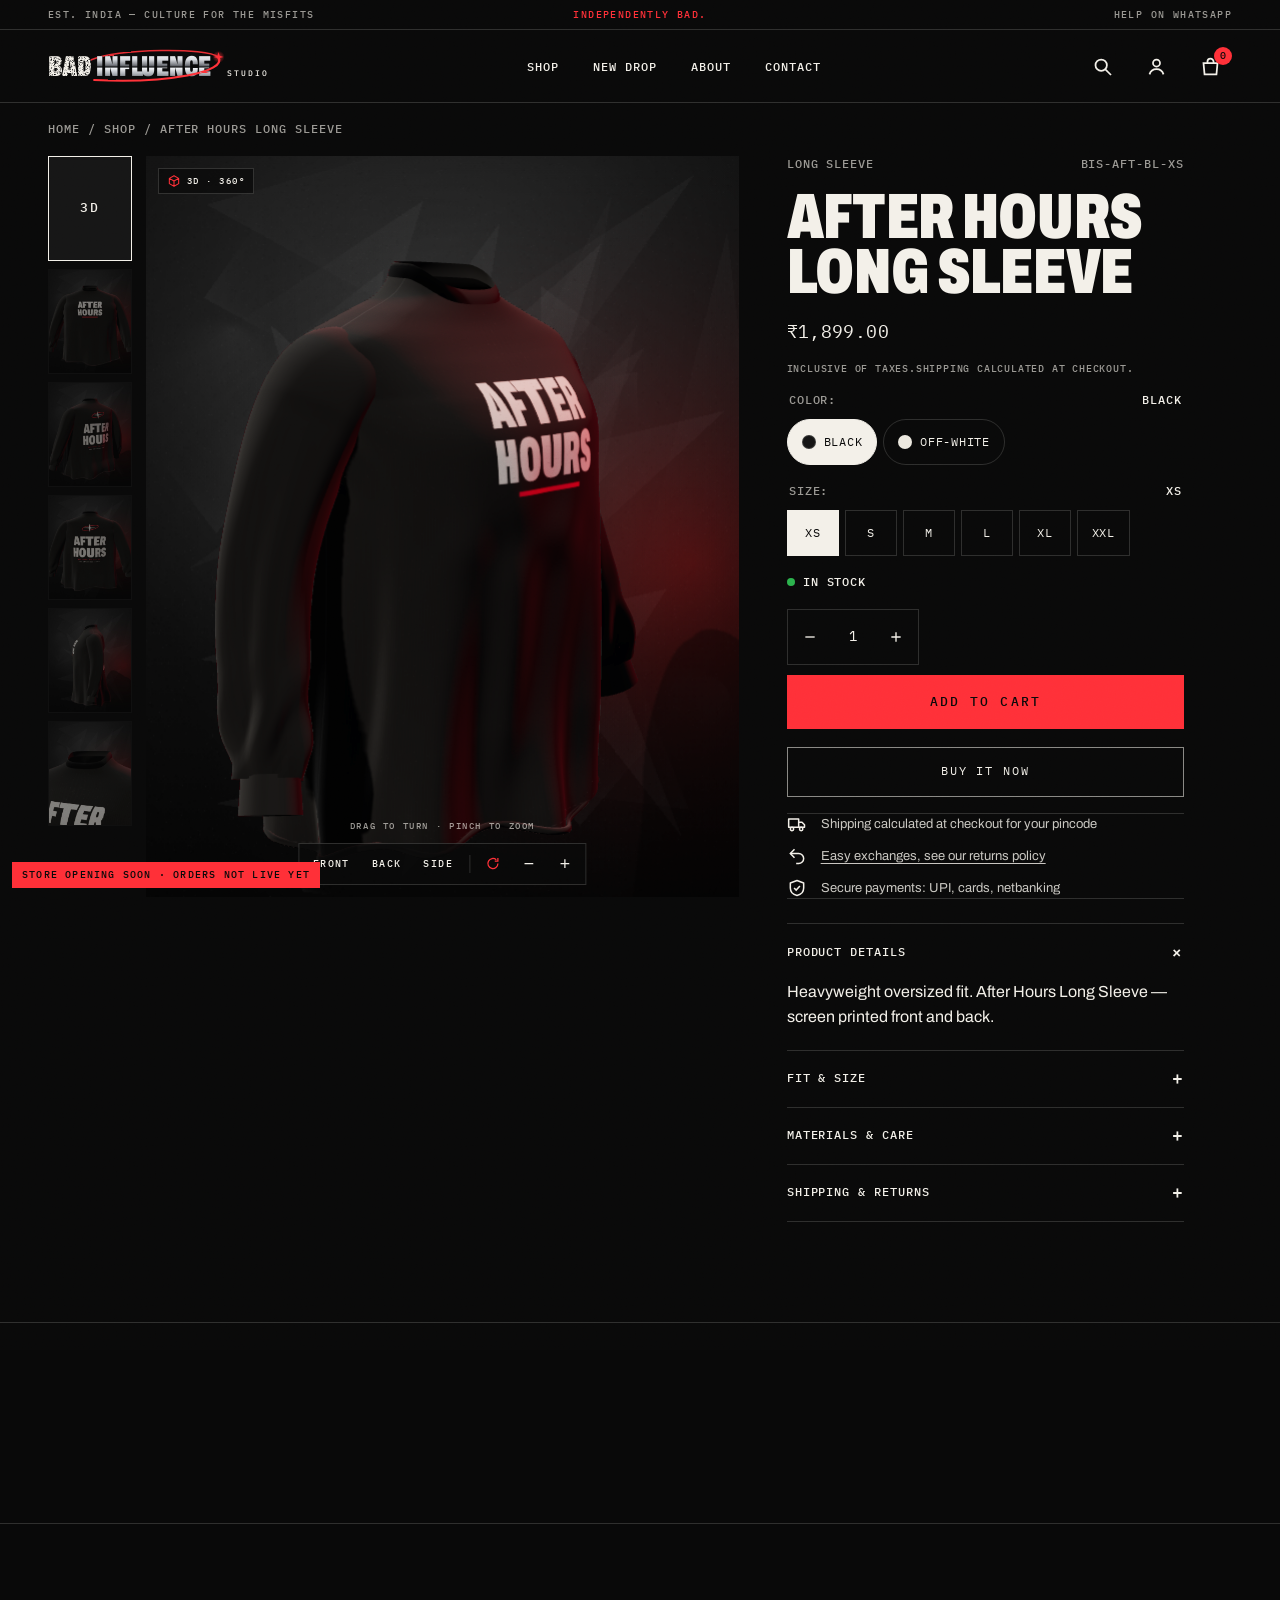
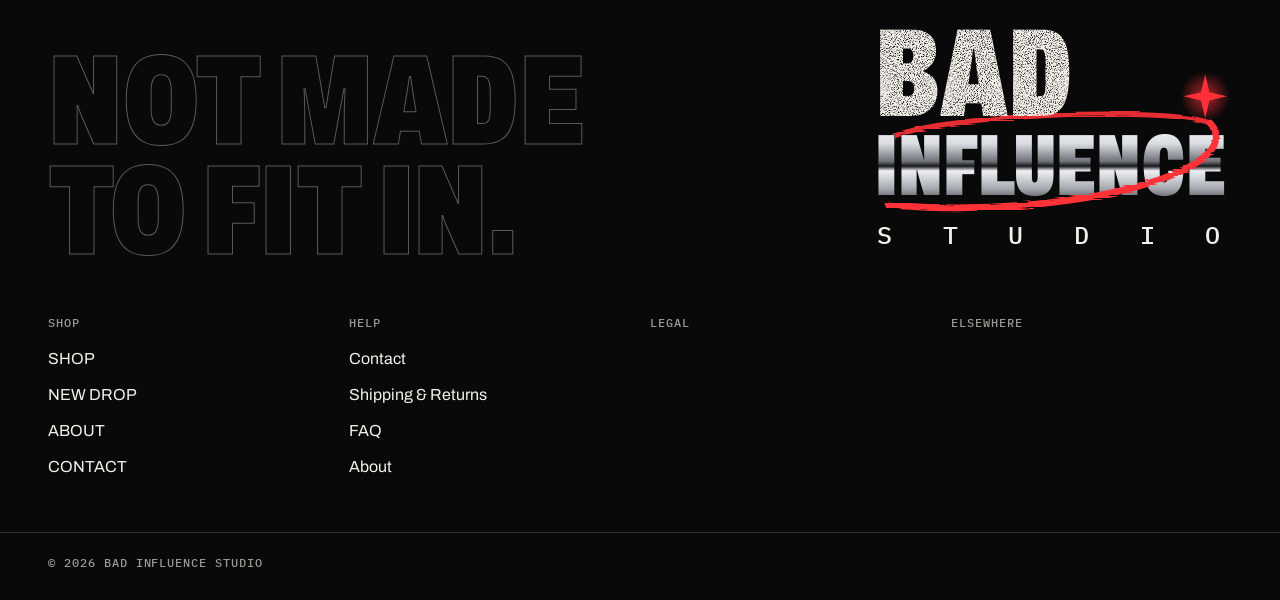
==== product-after-hours-long-sleeve.html @ 1f493b87 "Move site files to repo root so Vercel serves index.html The site was uploaded inside bad-influence-" ====
<!doctype html>
<html class="no-js" lang="en">
  <head>
    <meta charset="utf-8">
    <meta http-equiv="X-UA-Compatible" content="IE=edge">
    <meta name="viewport" content="width=device-width,initial-scale=1,viewport-fit=cover">
    <meta name="theme-color" content="#090909">
    <link rel="canonical" href="/"><link rel="icon" type="image/svg+xml" href="./assets/favicon.svg"><link rel="preconnect" href="https://fonts.googleapis.com">
    <link rel="preconnect" href="https://fonts.gstatic.com" crossorigin>
    <link rel="stylesheet" href="https://fonts.googleapis.com/css2?family=Archivo:wdth,wght@62..125,300..900&family=IBM+Plex+Mono:wght@400;500&family=Mrs+Saint+Delafield&display=swap"><title>AFTER HOURS LONG SLEEVE — BAD INFLUENCE STUDIO</title><meta name="description" content=""><meta property="og:site_name" content="BAD INFLUENCE STUDIO">
<meta property="og:url" content="/">
<meta property="og:title" content="AFTER HOURS LONG SLEEVE">
<meta property="og:type" content="product">
<meta property="og:description" content="BAD INFLUENCE STUDIO"><meta property="og:price:amount" content="1,899.00">
  <meta property="og:price:currency" content="INR"><meta name="twitter:card" content="summary_large_image">
<meta name="twitter:title" content="AFTER HOURS LONG SLEEVE">
<meta name="twitter:description" content="BAD INFLUENCE STUDIO">


    <link rel="stylesheet" href="./assets/theme.css">
    <style>
  :root {
    --ink: #090909;
    --paper: #F3F0E9;
    --concrete: #777777;
    --acid: #FF3038;
    --chrome: #C9CBCF;
    --ink-rgb: 9, 9, 9;
    --paper-rgb: 243, 240, 233;
    --acid-rgb: 255, 48, 56;
    --whatsapp-offset: 0px;
    --logo-w: 220px;
  }
</style>


    <script>
      document.documentElement.classList.replace('no-js', 'js');
      window.BIS = {
        routes: {
          root: "/",
          cart: "cart.html",
          cartAdd: "/cart/add",
          cartChange: "/cart/change",
          cartUpdate: "/cart/update",
          recommendations: "/recommendations/products"
        },
        moneyFormat: "₹{{amount}}",
        strings: {
          addToCart: "Add to cart",
          soldOut: "Sold out",
          unavailable: "Unavailable",
          adding: "Adding…",
          added: "Added",
          cartError: "Couldn't update your bag. Please try again."
        }
      };
    </script><script type="importmap">
      {
        "imports": {
          "three": "./assets/three.module.min.js",
          "three-bgu": "./assets/three-bgu.js",
          "three-gltf": "./assets/three-gltf-loader.js",
          "bis-3d": "./assets/bis-3d.js"
        }
      }
    </script>
    <script src="./assets/global.js" defer></script>
    <script type="module" src="./assets/bis-mockups.js"></script>

    
  <meta name="robots" content="noindex"><script src="assets/preview-shim.js"></script></head>

  <body class="template-product scheme-ink">
    <a class="skip-link" href="#MainContent">Skip to content</a>
    <div class="grain" aria-hidden="true"></div>

    <div id="shopify-section-template--announcement" class="shopify-section section-announce"><div class="announce mono" data-announce data-interval="4000"><p class="announce__side announce__side--left">EST. INDIA — CULTURE FOR THE MISFITS</p><ul class="announce__list" role="list" aria-label="Store announcements">
      <li class="announce__item is-active" ><span>INDEPENDENTLY BAD.</span></li><li class="announce__item" ><a href="/collections/all">NEW DROP — OUT NOW</a></li>
    </ul><p class="announce__side announce__side--right">HELP ON WHATSAPP</p></div>
</div><div id="shopify-section-template--header" class="shopify-section section-header"><header class="header" data-header>
  <div class="header__inner">
    <button type="button" class="header__menu-btn mono" aria-controls="MenuDrawer" aria-expanded="false" data-menu-open>
      <svg class="icon" viewBox="0 0 24 24" aria-hidden="true" focusable="false"><path d="M3 7h18M3 12h12M3 17h18" stroke="currentColor" stroke-width="2"/></svg><span class="visually-hidden">Menu</span>
    </button>

    <a href="/" class="header__logo">
      <svg class="logo logo--svg logo--horizontal" viewBox="0 0 610 96" role="img" aria-label="BAD INFLUENCE STUDIO">
      <title>BAD INFLUENCE STUDIO</title>
      <defs>
      <linearGradient id="lgChrome-hdr" x1="0" y1="0" x2="0" y2="1">
        <stop offset="0" stop-color="#ffffff"/><stop offset=".26" stop-color="#d9dce1"/><stop offset=".45" stop-color="#6e7177"/>
        <stop offset=".5" stop-color="#17181a"/><stop offset=".55" stop-color="#eef0f3"/><stop offset=".74" stop-color="#a5a9af"/>
        <stop offset=".9" stop-color="#3b3d41"/><stop offset="1" stop-color="#dfe2e6"/>
      </linearGradient>
      <filter id="lgRough-hdr" x="-5%" y="-5%" width="110%" height="110%">
        <feTurbulence type="fractalNoise" baseFrequency=".85" numOctaves="2" seed="3" result="n"/>
        <feColorMatrix in="n" type="matrix" values="0 0 0 0 0  0 0 0 0 0  0 0 0 0 0  0 0 0 -3.2 2.55" result="m"/>
        <feComposite in="SourceGraphic" in2="m" operator="in"/>
      </filter>
      <filter id="lgBrush-hdr" x="-10%" y="-40%" width="120%" height="180%">
        <feTurbulence type="fractalNoise" baseFrequency=".015 .9" numOctaves="2" seed="8" result="t"/>
        <feDisplacementMap in="SourceGraphic" in2="t" scale="5"/>
      </filter>
      <radialGradient id="lgGlow-hdr"><stop offset="0" stop-color="#FF3038" stop-opacity=".7"/><stop offset="1" stop-color="#FF3038" stop-opacity="0"/></radialGradient>
    </defs>
      <path d="M120 30 C 200 -2, 440 -4, 472 22" fill="none" stroke="#FF3038" stroke-width="4.5" stroke-linecap="round" opacity=".9" filter="url(#lgBrush-hdr)"/>
      <text x="0" y="76" font-family="Archivo, 'Arial Narrow', sans-serif" font-weight="900" font-size="80" style="font-stretch:62%" textLength="122" lengthAdjust="spacingAndGlyphs" fill="#F3F0E9" filter="url(#lgRough-hdr)">BAD</text>
      <text x="134" y="76" font-family="Archivo, 'Arial Narrow', sans-serif" font-weight="900" font-size="80" style="font-stretch:62%" textLength="318" lengthAdjust="spacingAndGlyphs" fill="url(#lgChrome-hdr)" stroke="#0b0b0c" stroke-width="1.2" paint-order="stroke">INFLUENCE</text>
      <path d="M472 22 C 500 64, 330 96, 128 86" fill="none" stroke="#FF3038" stroke-width="6" stroke-linecap="round" filter="url(#lgBrush-hdr)"/>
      <circle cx="473" cy="22" r="17" fill="url(#lgGlow-hdr)"/>
      <path d="M473 8 L476 19 L487 22 L476 25 L473 36 L470 25 L459 22 L470 19 Z" fill="#FF3038"/>
      <text x="496" y="76" font-family="'IBM Plex Mono', ui-monospace, monospace" font-weight="500" font-size="21" textLength="112" lengthAdjust="spacing" fill="#F3F0E9">STUDIO</text>
    </svg>
    </a>

    <nav class="header__nav" aria-label="Primary">
      <ul role="list"><li><a href="/collections/all" class="header__link mono">SHOP</a></li><li><a href="/collections/new-drop" class="header__link mono">NEW DROP</a></li><li><a href="/pages/about" class="header__link mono">ABOUT</a></li><li><a href="/pages/contact" class="header__link mono">CONTACT</a></li></ul>
    </nav>

    <div class="header__actions">
      <button type="button" class="header__action mono" aria-controls="SearchDialog" data-search-open>
        <svg class="icon" viewBox="0 0 24 24" aria-hidden="true" focusable="false"><circle cx="10.5" cy="10.5" r="6.5" fill="none" stroke="currentColor" stroke-width="2"/><path d="M15.5 15.5 21 21" stroke="currentColor" stroke-width="2" stroke-linecap="square"/></svg><span class="visually-hidden">Search</span>
      </button><a href="/account" class="header__action mono header__action--account">
          <svg class="icon" viewBox="0 0 24 24" aria-hidden="true" focusable="false"><circle cx="12" cy="8" r="4" fill="none" stroke="currentColor" stroke-width="2"/><path d="M4 21c1.2-4 4.2-6 8-6s6.8 2 8 6" fill="none" stroke="currentColor" stroke-width="2"/></svg><span class="visually-hidden">Log in</span>
        </a><a href="cart.html" class="header__action header__bag mono" data-cart-open aria-controls="CartDrawer">
        <svg class="icon" viewBox="0 0 24 24" aria-hidden="true" focusable="false"><path d="M4 8h16l-1.2 13H5.2z" fill="none" stroke="currentColor" stroke-width="2" stroke-linejoin="miter"/><path d="M8.5 8V6.5a3.5 3.5 0 0 1 7 0V8" fill="none" stroke="currentColor" stroke-width="2"/></svg>
        <span class="header__bag-count" data-cart-count aria-hidden="true">0</span>
        <span class="visually-hidden" data-cart-count-label>Bag, 0 items</span>
      </a>
    </div>
  </div>
</header>

<dialog class="menu-drawer scheme-ink" id="MenuDrawer" aria-label="Menu" data-menu-drawer>
  <div class="menu-drawer__top">
    <svg class="logo logo--svg logo--horizontal" viewBox="0 0 610 96" role="img" aria-label="BAD INFLUENCE STUDIO">
      <title>BAD INFLUENCE STUDIO</title>
      <defs>
      <linearGradient id="lgChrome-menu" x1="0" y1="0" x2="0" y2="1">
        <stop offset="0" stop-color="#ffffff"/><stop offset=".26" stop-color="#d9dce1"/><stop offset=".45" stop-color="#6e7177"/>
        <stop offset=".5" stop-color="#17181a"/><stop offset=".55" stop-color="#eef0f3"/><stop offset=".74" stop-color="#a5a9af"/>
        <stop offset=".9" stop-color="#3b3d41"/><stop offset="1" stop-color="#dfe2e6"/>
      </linearGradient>
      <filter id="lgRough-menu" x="-5%" y="-5%" width="110%" height="110%">
        <feTurbulence type="fractalNoise" baseFrequency=".85" numOctaves="2" seed="3" result="n"/>
        <feColorMatrix in="n" type="matrix" values="0 0 0 0 0  0 0 0 0 0  0 0 0 0 0  0 0 0 -3.2 2.55" result="m"/>
        <feComposite in="SourceGraphic" in2="m" operator="in"/>
      </filter>
      <filter id="lgBrush-menu" x="-10%" y="-40%" width="120%" height="180%">
        <feTurbulence type="fractalNoise" baseFrequency=".015 .9" numOctaves="2" seed="8" result="t"/>
        <feDisplacementMap in="SourceGraphic" in2="t" scale="5"/>
      </filter>
      <radialGradient id="lgGlow-menu"><stop offset="0" stop-color="#FF3038" stop-opacity=".7"/><stop offset="1" stop-color="#FF3038" stop-opacity="0"/></radialGradient>
    </defs>
      <path d="M120 30 C 200 -2, 440 -4, 472 22" fill="none" stroke="#FF3038" stroke-width="4.5" stroke-linecap="round" opacity=".9" filter="url(#lgBrush-menu)"/>
      <text x="0" y="76" font-family="Archivo, 'Arial Narrow', sans-serif" font-weight="900" font-size="80" style="font-stretch:62%" textLength="122" lengthAdjust="spacingAndGlyphs" fill="#F3F0E9" filter="url(#lgRough-menu)">BAD</text>
      <text x="134" y="76" font-family="Archivo, 'Arial Narrow', sans-serif" font-weight="900" font-size="80" style="font-stretch:62%" textLength="318" lengthAdjust="spacingAndGlyphs" fill="url(#lgChrome-menu)" stroke="#0b0b0c" stroke-width="1.2" paint-order="stroke">INFLUENCE</text>
      <path d="M472 22 C 500 64, 330 96, 128 86" fill="none" stroke="#FF3038" stroke-width="6" stroke-linecap="round" filter="url(#lgBrush-menu)"/>
      <circle cx="473" cy="22" r="17" fill="url(#lgGlow-menu)"/>
      <path d="M473 8 L476 19 L487 22 L476 25 L473 36 L470 25 L459 22 L470 19 Z" fill="#FF3038"/>
      <text x="496" y="76" font-family="'IBM Plex Mono', ui-monospace, monospace" font-weight="500" font-size="21" textLength="112" lengthAdjust="spacing" fill="#F3F0E9">STUDIO</text>
    </svg>
    <button type="button" class="icon-btn" data-dialog-close aria-label="Close menu"><svg class="icon" viewBox="0 0 24 24" aria-hidden="true" focusable="false"><path d="m5 5 14 14M19 5 5 19" stroke="currentColor" stroke-width="2"/></svg></button>
  </div>
  <nav aria-label="Mobile">
    <ol class="menu-drawer__list" role="list"><li>
          <a href="/collections/all" class="menu-drawer__link">
            <span class="menu-drawer__num mono">01</span>SHOP
          </a></li><li>
          <a href="/collections/new-drop" class="menu-drawer__link">
            <span class="menu-drawer__num mono">02</span>NEW DROP
          </a></li><li>
          <a href="/pages/about" class="menu-drawer__link">
            <span class="menu-drawer__num mono">03</span>ABOUT
          </a></li><li>
          <a href="/pages/contact" class="menu-drawer__link">
            <span class="menu-drawer__num mono">04</span>CONTACT
          </a></li></ol>
  </nav>
  <div class="menu-drawer__foot mono"><a href="/account">Log in</a><span class="menu-drawer__tag">Not made to fit in.</span>
  </div>
</dialog>

<dialog class="search-dialog scheme-ink" id="SearchDialog" aria-label="Search" data-search-dialog>
  <form action="/search" method="get" role="search" class="search-dialog__form">
    <label for="SearchInput" class="mono">Search the studio</label>
    <div class="search-dialog__row">
      <input id="SearchInput" type="search" name="q" value="" placeholder="Tees, hoodies, bad ideas…" autocomplete="off">
      <input type="hidden" name="type" value="product">
      <button type="submit" class="btn btn--light">Search</button>
    </div>
  </form>
  <button type="button" class="icon-btn search-dialog__close" data-dialog-close aria-label="Close search"><svg class="icon" viewBox="0 0 24 24" aria-hidden="true" focusable="false"><path d="m5 5 14 14M19 5 5 19" stroke="currentColor" stroke-width="2"/></svg></button>
</dialog>


</div><div id="shopify-section-template--main" class="shopify-section section-product"><section class="pdp scheme-ink" data-product-section data-section-id="template--main" data-product-handle="after-hours-long-sleeve" data-product-id="7004">
  <nav class="crumbs mono page-width" aria-label="Breadcrumb">
    <a href="/">Home</a><span aria-hidden="true">/</span><a href="shop.html">Shop</a><span aria-hidden="true">/</span><span aria-current="page">AFTER HOURS LONG SLEEVE</span>
  </nav>

  <div class="pdp__grid">
    <div class="pdp__gallery" data-gallery>
      <ul class="pdp__media" role="list" data-gallery-track aria-label="Product media"><li class="pdp__slide pdp__slide--model" data-media-id="mock-0">
            <bis-tee3d class="tee3d pdp__viewer" data-tee3d="{&quot;garment&quot;:&quot;longsleeve&quot;,&quot;color&quot;:&quot;#141414&quot;,&quot;colors&quot;:[{&quot;name&quot;:&quot;Black&quot;,&quot;hex&quot;:&quot;#141414&quot;},{&quot;name&quot;:&quot;Off-White&quot;,&quot;hex&quot;:&quot;#ECE8DF&quot;}],&quot;print&quot;:&quot;AFTER|HOURS&quot;,&quot;mannequin&quot;:&quot;none&quot;,&quot;view&quot;:&quot;front34&quot;,&quot;autoRotate&quot;:true,&quot;backdrop&quot;:true,&quot;title&quot;:&quot;AFTER HOURS LONG SLEEVE&quot;,&quot;printFront&quot;:&quot;./assets/print-after-hours-front-light.png&quot;,&quot;printBack&quot;:&quot;./assets/print-after-hours-back-light.png&quot;,&quot;printFrontAlt&quot;:&quot;./assets/print-after-hours-front-dark.png&quot;,&quot;printBackAlt&quot;:&quot;./assets/print-after-hours-back-dark.png&quot;}" data-eager>
  <div class="tee3d__poster" aria-hidden="true"></div>
  <canvas class="tee3d__canvas" role="img" aria-label="Interactive 3D view of AFTER HOURS LONG SLEEVE. Drag or use the arrow keys to turn it, plus and minus to zoom."></canvas>
  <span class="tee3d__loading mono" aria-hidden="true"><span class="tee3d__spinner"></span>Loading 3D</span>
  <span class="tee3d__badge mono" aria-hidden="true"><svg class="icon" viewBox="0 0 24 24" aria-hidden="true" focusable="false"><path d="M12 3 4 7.5v9L12 21l8-4.5v-9z M4 7.5 12 12l8-4.5 M12 12v9" fill="none" stroke="currentColor" stroke-width="1.8" stroke-linejoin="round"/></svg>3D · 360°</span>
  <span class="tee3d__hint mono" aria-hidden="true">Drag to turn · pinch to zoom</span>
  <p class="visually-hidden" role="status" aria-live="polite" data-tee3d-status></p><div class="tee3d__controls" role="toolbar" aria-label="3D view controls">
      <button type="button" class="tee3d__btn mono" data-tee3d-action="front">Front</button>
      <button type="button" class="tee3d__btn mono" data-tee3d-action="back">Back</button>
      <button type="button" class="tee3d__btn mono" data-tee3d-action="side">Side</button>
      <span class="tee3d__sep" aria-hidden="true"></span>
      <button type="button" class="tee3d__btn tee3d__btn--icon" data-tee3d-action="spin" aria-pressed="true" aria-label="Auto-rotate"><svg class="icon" viewBox="0 0 24 24" aria-hidden="true" focusable="false"><path d="M20 12a8 8 0 1 1-2.6-5.9" fill="none" stroke="currentColor" stroke-width="2"/><path d="M20 3v5h-5" fill="none" stroke="currentColor" stroke-width="2"/></svg></button>
      <button type="button" class="tee3d__btn tee3d__btn--icon" data-tee3d-action="zoom-out" aria-label="Zoom out"><svg class="icon" viewBox="0 0 24 24" aria-hidden="true" focusable="false"><path d="M5 12h14" stroke="currentColor" stroke-width="2"/></svg></button>
      <button type="button" class="tee3d__btn tee3d__btn--icon" data-tee3d-action="zoom-in" aria-label="Zoom in"><svg class="icon" viewBox="0 0 24 24" aria-hidden="true" focusable="false"><path d="M12 5v14M5 12h14" stroke="currentColor" stroke-width="2"/></svg></button>
    </div></bis-tee3d>
<script type="module" src="./assets/tee-3d.js"></script>

          </li><li class="pdp__slide" data-media-id="mock-1">
              <div class="mock-host pdp__mock"><img class="mock3d " data-mock3d="{&quot;type&quot;:&quot;Long Sleeve&quot;,&quot;title&quot;:&quot;AFTER HOURS LONG SLEEVE&quot;,&quot;color&quot;:&quot;Black&quot;,&quot;print&quot;:&quot;AFTER|HOURS&quot;,&quot;back&quot;:&quot;&quot;,&quot;view&quot;:&quot;front&quot;,&quot;mannequin&quot;:&quot;none&quot;,&quot;seed&quot;:25,&quot;printFront&quot;:&quot;./assets/print-after-hours-front-light.png&quot;,&quot;printBack&quot;:&quot;./assets/print-after-hours-back-light.png&quot;,&quot;printFrontAlt&quot;:&quot;./assets/print-after-hours-front-dark.png&quot;,&quot;printBackAlt&quot;:&quot;./assets/print-after-hours-back-dark.png&quot;}" src="[data-uri]" alt="AFTER HOURS LONG SLEEVE — 3D mockup, front view" width="1000" height="1250" loading="lazy"><span class="mock-tag mono" aria-hidden="true">3D mockup</span></div>
            </li><li class="pdp__slide" data-media-id="mock-2">
              <div class="mock-host pdp__mock"><img class="mock3d " data-mock3d="{&quot;type&quot;:&quot;Long Sleeve&quot;,&quot;title&quot;:&quot;AFTER HOURS LONG SLEEVE&quot;,&quot;color&quot;:&quot;Black&quot;,&quot;print&quot;:&quot;AFTER|HOURS&quot;,&quot;back&quot;:&quot;&quot;,&quot;view&quot;:&quot;back34&quot;,&quot;mannequin&quot;:&quot;none&quot;,&quot;seed&quot;:25,&quot;printFront&quot;:&quot;./assets/print-after-hours-front-light.png&quot;,&quot;printBack&quot;:&quot;./assets/print-after-hours-back-light.png&quot;,&quot;printFrontAlt&quot;:&quot;./assets/print-after-hours-front-dark.png&quot;,&quot;printBackAlt&quot;:&quot;./assets/print-after-hours-back-dark.png&quot;}" src="[data-uri]" alt="AFTER HOURS LONG SLEEVE — 3D mockup, back34 view" width="1000" height="1250" loading="lazy"><span class="mock-tag mono" aria-hidden="true">3D mockup</span></div>
            </li><li class="pdp__slide" data-media-id="mock-3">
              <div class="mock-host pdp__mock"><img class="mock3d " data-mock3d="{&quot;type&quot;:&quot;Long Sleeve&quot;,&quot;title&quot;:&quot;AFTER HOURS LONG SLEEVE&quot;,&quot;color&quot;:&quot;Black&quot;,&quot;print&quot;:&quot;AFTER|HOURS&quot;,&quot;back&quot;:&quot;&quot;,&quot;view&quot;:&quot;back&quot;,&quot;mannequin&quot;:&quot;none&quot;,&quot;seed&quot;:25,&quot;printFront&quot;:&quot;./assets/print-after-hours-front-light.png&quot;,&quot;printBack&quot;:&quot;./assets/print-after-hours-back-light.png&quot;,&quot;printFrontAlt&quot;:&quot;./assets/print-after-hours-front-dark.png&quot;,&quot;printBackAlt&quot;:&quot;./assets/print-after-hours-back-dark.png&quot;}" src="[data-uri]" alt="AFTER HOURS LONG SLEEVE — 3D mockup, back view" width="1000" height="1250" loading="lazy"><span class="mock-tag mono" aria-hidden="true">3D mockup</span></div>
            </li><li class="pdp__slide" data-media-id="mock-4">
              <div class="mock-host pdp__mock"><img class="mock3d " data-mock3d="{&quot;type&quot;:&quot;Long Sleeve&quot;,&quot;title&quot;:&quot;AFTER HOURS LONG SLEEVE&quot;,&quot;color&quot;:&quot;Black&quot;,&quot;print&quot;:&quot;AFTER|HOURS&quot;,&quot;back&quot;:&quot;&quot;,&quot;view&quot;:&quot;side&quot;,&quot;mannequin&quot;:&quot;none&quot;,&quot;seed&quot;:25,&quot;printFront&quot;:&quot;./assets/print-after-hours-front-light.png&quot;,&quot;printBack&quot;:&quot;./assets/print-after-hours-back-light.png&quot;,&quot;printFrontAlt&quot;:&quot;./assets/print-after-hours-front-dark.png&quot;,&quot;printBackAlt&quot;:&quot;./assets/print-after-hours-back-dark.png&quot;}" src="[data-uri]" alt="AFTER HOURS LONG SLEEVE — 3D mockup, side view" width="1000" height="1250" loading="lazy"><span class="mock-tag mono" aria-hidden="true">3D mockup</span></div>
            </li><li class="pdp__slide" data-media-id="mock-5">
              <div class="mock-host pdp__mock"><img class="mock3d " data-mock3d="{&quot;type&quot;:&quot;Long Sleeve&quot;,&quot;title&quot;:&quot;AFTER HOURS LONG SLEEVE&quot;,&quot;color&quot;:&quot;Black&quot;,&quot;print&quot;:&quot;AFTER|HOURS&quot;,&quot;back&quot;:&quot;&quot;,&quot;view&quot;:&quot;collar&quot;,&quot;mannequin&quot;:&quot;none&quot;,&quot;seed&quot;:25,&quot;printFront&quot;:&quot;./assets/print-after-hours-front-light.png&quot;,&quot;printBack&quot;:&quot;./assets/print-after-hours-back-light.png&quot;,&quot;printFrontAlt&quot;:&quot;./assets/print-after-hours-front-dark.png&quot;,&quot;printBackAlt&quot;:&quot;./assets/print-after-hours-back-dark.png&quot;}" src="[data-uri]" alt="AFTER HOURS LONG SLEEVE — 3D mockup, collar view" width="1000" height="1250" loading="lazy"><span class="mock-tag mono" aria-hidden="true">3D mockup</span></div>
            </li></ul><p class="pdp__counter mono" aria-hidden="true"><span data-gallery-index>1</span> / 6</p>
        <ul class="pdp__thumbs" role="list" aria-label="Choose view">
          <li><button type="button" class="pdp__thumb pdp__thumb--3d is-active" data-thumb="mock-0" aria-label="Show interactive 3D mockup" aria-current="true"><span class="mono">3D</span></button></li><li><button type="button" class="pdp__thumb" data-thumb="mock-1" aria-label="Show front view"><img class="mock3d mock3d--mirror " data-mock3d-mirror="{&quot;type&quot;:&quot;Long Sleeve&quot;,&quot;title&quot;:&quot;AFTER HOURS LONG SLEEVE&quot;,&quot;color&quot;:&quot;Black&quot;,&quot;print&quot;:&quot;AFTER|HOURS&quot;,&quot;back&quot;:&quot;&quot;,&quot;view&quot;:&quot;front&quot;,&quot;mannequin&quot;:&quot;none&quot;,&quot;seed&quot;:25,&quot;printFront&quot;:&quot;./assets/print-after-hours-front-light.png&quot;,&quot;printBack&quot;:&quot;./assets/print-after-hours-back-light.png&quot;,&quot;printFrontAlt&quot;:&quot;./assets/print-after-hours-front-dark.png&quot;,&quot;printBackAlt&quot;:&quot;./assets/print-after-hours-back-dark.png&quot;}" src="[data-uri]" alt="" width="160" height="200"></button></li><li><button type="button" class="pdp__thumb" data-thumb="mock-2" aria-label="Show back34 view"><img class="mock3d mock3d--mirror " data-mock3d-mirror="{&quot;type&quot;:&quot;Long Sleeve&quot;,&quot;title&quot;:&quot;AFTER HOURS LONG SLEEVE&quot;,&quot;color&quot;:&quot;Black&quot;,&quot;print&quot;:&quot;AFTER|HOURS&quot;,&quot;back&quot;:&quot;&quot;,&quot;view&quot;:&quot;back34&quot;,&quot;mannequin&quot;:&quot;none&quot;,&quot;seed&quot;:25,&quot;printFront&quot;:&quot;./assets/print-after-hours-front-light.png&quot;,&quot;printBack&quot;:&quot;./assets/print-after-hours-back-light.png&quot;,&quot;printFrontAlt&quot;:&quot;./assets/print-after-hours-front-dark.png&quot;,&quot;printBackAlt&quot;:&quot;./assets/print-after-hours-back-dark.png&quot;}" src="[data-uri]" alt="" width="160" height="200"></button></li><li><button type="button" class="pdp__thumb" data-thumb="mock-3" aria-label="Show back view"><img class="mock3d mock3d--mirror " data-mock3d-mirror="{&quot;type&quot;:&quot;Long Sleeve&quot;,&quot;title&quot;:&quot;AFTER HOURS LONG SLEEVE&quot;,&quot;color&quot;:&quot;Black&quot;,&quot;print&quot;:&quot;AFTER|HOURS&quot;,&quot;back&quot;:&quot;&quot;,&quot;view&quot;:&quot;back&quot;,&quot;mannequin&quot;:&quot;none&quot;,&quot;seed&quot;:25,&quot;printFront&quot;:&quot;./assets/print-after-hours-front-light.png&quot;,&quot;printBack&quot;:&quot;./assets/print-after-hours-back-light.png&quot;,&quot;printFrontAlt&quot;:&quot;./assets/print-after-hours-front-dark.png&quot;,&quot;printBackAlt&quot;:&quot;./assets/print-after-hours-back-dark.png&quot;}" src="[data-uri]" alt="" width="160" height="200"></button></li><li><button type="button" class="pdp__thumb" data-thumb="mock-4" aria-label="Show side view"><img class="mock3d mock3d--mirror " data-mock3d-mirror="{&quot;type&quot;:&quot;Long Sleeve&quot;,&quot;title&quot;:&quot;AFTER HOURS LONG SLEEVE&quot;,&quot;color&quot;:&quot;Black&quot;,&quot;print&quot;:&quot;AFTER|HOURS&quot;,&quot;back&quot;:&quot;&quot;,&quot;view&quot;:&quot;side&quot;,&quot;mannequin&quot;:&quot;none&quot;,&quot;seed&quot;:25,&quot;printFront&quot;:&quot;./assets/print-after-hours-front-light.png&quot;,&quot;printBack&quot;:&quot;./assets/print-after-hours-back-light.png&quot;,&quot;printFrontAlt&quot;:&quot;./assets/print-after-hours-front-dark.png&quot;,&quot;printBackAlt&quot;:&quot;./assets/print-after-hours-back-dark.png&quot;}" src="[data-uri]" alt="" width="160" height="200"></button></li><li><button type="button" class="pdp__thumb" data-thumb="mock-5" aria-label="Show collar view"><img class="mock3d mock3d--mirror " data-mock3d-mirror="{&quot;type&quot;:&quot;Long Sleeve&quot;,&quot;title&quot;:&quot;AFTER HOURS LONG SLEEVE&quot;,&quot;color&quot;:&quot;Black&quot;,&quot;print&quot;:&quot;AFTER|HOURS&quot;,&quot;back&quot;:&quot;&quot;,&quot;view&quot;:&quot;collar&quot;,&quot;mannequin&quot;:&quot;none&quot;,&quot;seed&quot;:25,&quot;printFront&quot;:&quot;./assets/print-after-hours-front-light.png&quot;,&quot;printBack&quot;:&quot;./assets/print-after-hours-back-light.png&quot;,&quot;printFrontAlt&quot;:&quot;./assets/print-after-hours-front-dark.png&quot;,&quot;printBackAlt&quot;:&quot;./assets/print-after-hours-back-dark.png&quot;}" src="[data-uri]" alt="" width="160" height="200"></button></li></ul></div>

    <div class="pdp__info">
      <div class="pdp__sticky">
        <p class="pdp__meta mono">
          <span>Long Sleeve</span>
          <span data-variant-sku>BIS-AFT-BL-XS</span>
        </p><h1 class="pdp__title display">AFTER HOURS LONG SLEEVE</h1>

        <div class="pdp__price-row">
          <div class="pdp__price" data-variant-price>
            <div class="price" data-price>
  <span class="visually-hidden">Price</span>
  <span class="price__current" data-price-current>₹1,899.00</span><s class="price__compare" data-price-compare hidden></s></div>
          </div></div>
        <p class="pdp__tax mono">Inclusive of taxes.Shipping calculated at checkout.
        </p><form method="post" action="/cart/add" id="ProductForm-template--main" class="pdp__form" novalidate="novalidate" data-product-form=""><input type="hidden" name="id" value="5001" data-variant-id><div class="picker" data-variant-picker><fieldset class="picker__group" data-option-index="0">
                  <legend class="picker__legend mono">
                    Color: <span data-option-selected>Black</span></legend>
                  <div class="picker__values"><input type="radio" class="picker__radio visually-hidden" id="Opt-template--main-0-0" name="option-0" value="Black" checked>
                      <label for="Opt-template--main-0-0" class="chip chip--swatch" data-option-value="Black"><span class="chip__dot" style="background: #141414"></span>Black
                      </label><input type="radio" class="picker__radio visually-hidden" id="Opt-template--main-0-1" name="option-0" value="Off-White">
                      <label for="Opt-template--main-0-1" class="chip chip--swatch" data-option-value="Off-White"><span class="chip__dot" style="background: #ECE8DF"></span>Off-White
                      </label></div>
                </fieldset><fieldset class="picker__group" data-option-index="1">
                  <legend class="picker__legend mono">
                    Size: <span data-option-selected>XS</span></legend>
                  <div class="picker__values"><input type="radio" class="picker__radio visually-hidden" id="Opt-template--main-1-0" name="option-1" value="XS" checked>
                      <label for="Opt-template--main-1-0" class="chip" data-option-value="XS">XS
                      </label><input type="radio" class="picker__radio visually-hidden" id="Opt-template--main-1-1" name="option-1" value="S">
                      <label for="Opt-template--main-1-1" class="chip" data-option-value="S">S
                      </label><input type="radio" class="picker__radio visually-hidden" id="Opt-template--main-1-2" name="option-1" value="M">
                      <label for="Opt-template--main-1-2" class="chip" data-option-value="M">M
                      </label><input type="radio" class="picker__radio visually-hidden" id="Opt-template--main-1-3" name="option-1" value="L">
                      <label for="Opt-template--main-1-3" class="chip" data-option-value="L">L
                      </label><input type="radio" class="picker__radio visually-hidden" id="Opt-template--main-1-4" name="option-1" value="XL">
                      <label for="Opt-template--main-1-4" class="chip" data-option-value="XL">XL
                      </label><input type="radio" class="picker__radio visually-hidden" id="Opt-template--main-1-5" name="option-1" value="XXL">
                      <label for="Opt-template--main-1-5" class="chip" data-option-value="XXL">XXL
                      </label></div>
                </fieldset></div><p class="pdp__stock mono" data-stock aria-live="polite"><span class="dot dot--ok"></span>In stock</p>

          <div class="pdp__buy">
            <div class="qty" data-qty>
              <button type="button" class="qty__btn" data-qty-minus aria-label="Decrease quantity"><svg class="icon" viewBox="0 0 24 24" aria-hidden="true" focusable="false"><path d="M5 12h14" stroke="currentColor" stroke-width="2"/></svg></button>
              <label for="Qty-template--main" class="visually-hidden">Quantity</label>
              <input id="Qty-template--main" class="qty__input" type="number" name="quantity" value="1" min="1" inputmode="numeric">
              <button type="button" class="qty__btn" data-qty-plus aria-label="Increase quantity"><svg class="icon" viewBox="0 0 24 24" aria-hidden="true" focusable="false"><path d="M12 5v14M5 12h14" stroke="currentColor" stroke-width="2"/></svg></button>
            </div>
            <button type="submit" name="add" class="btn btn--acid btn--block pdp__add" data-add-button >
              <span data-add-label>Add to cart</span>
            </button>
          </div>
          <p class="form-error mono" role="alert" data-form-error hidden></p><div class="pdp__dynamic"><button type="button" class="shopify-payment-button__button shopify-payment-button__button--unbranded">Buy it now</button></div></form><ul class="pdp__trust" role="list"><li><svg class="icon" viewBox="0 0 24 24" aria-hidden="true" focusable="false"><path d="M2 6h12v10H2zM14 10h4l3 3v3h-7z" fill="none" stroke="currentColor" stroke-width="1.8" stroke-linejoin="round"/><circle cx="6" cy="18" r="2" fill="none" stroke="currentColor" stroke-width="1.8"/><circle cx="17" cy="18" r="2" fill="none" stroke="currentColor" stroke-width="1.8"/></svg><span>Shipping calculated at checkout for your pincode</span></li><li><svg class="icon" viewBox="0 0 24 24" aria-hidden="true" focusable="false"><path d="M9 14 4 9l5-5" fill="none" stroke="currentColor" stroke-width="1.8"/><path d="M4 9h10a6 6 0 0 1 0 12h-3" fill="none" stroke="currentColor" stroke-width="1.8"/></svg><span><a href="/policies/refund-policy">Easy exchanges, see our returns policy</a></span></li><li><svg class="icon" viewBox="0 0 24 24" aria-hidden="true" focusable="false"><path d="M12 3 4 6v6c0 5 3.5 8 8 9 4.5-1 8-4 8-9V6z" fill="none" stroke="currentColor" stroke-width="1.8" stroke-linejoin="round"/><path d="m8.5 12 2.5 2.5 4.5-5" fill="none" stroke="currentColor" stroke-width="1.8"/></svg><span>Secure payments: UPI, cards, netbanking</span></li></ul>

        <div class="pdp__acc"><details class="acc" open>
              <summary class="acc__sum mono">Product details</summary>
              <div class="acc__body rte"><p>Heavyweight oversized fit. After Hours Long Sleeve — screen printed front and back. </p></div>
            </details><details class="acc">
              <summary class="acc__sum mono">Fit &amp; size</summary>
              <div class="acc__body">
                <dl class="spec mono"><div><dt>Fit</dt><dd>Oversized, drop shoulder</dd></div><div><dt>Model</dt><dd>Model is 6'0" wearing L</dd></div></dl></div>
            </details><details class="acc">
              <summary class="acc__sum mono">Materials &amp; care</summary>
              <div class="acc__body">
                <dl class="spec mono"><div><dt>Fabric</dt><dd>100% cotton, bio-washed</dd></div><div><dt>Weight</dt><dd>240 GSM</dd></div></dl><div class="rte">Cold wash inside out. Do not iron on print.</div></div>
            </details><details class="acc">
            <summary class="acc__sum mono">Shipping &amp; returns</summary>
            <div class="acc__body rte">
              <p>Shipping charges and delivery estimates are calculated at checkout for your pincode.</p>
              <p class="acc__links"><a href="/policies/shipping-policy">Shipping policy</a><a href="/policies/refund-policy">Returns &amp; refunds</a></p>
            </div>
          </details>
        </div>


      </div>
    </div>
  </div><div class="buybar scheme-ink" data-buybar aria-hidden="true">
    <div class="buybar__info">
      <span class="buybar__title">AFTER HOURS LONG SLEEVE</span>
      <span class="buybar__price mono" data-buybar-price>₹1,899.00</span>
    </div>
    <button type="submit" form="ProductForm-template--main" class="btn btn--acid btn--sm" data-buybar-button tabindex="-1" >
      <span data-add-label>Add to cart</span>
    </button>
  </div><script type="application/json" data-product-json>{"id": 7004, "handle": "after-hours-long-sleeve", "title": "AFTER HOURS LONG SLEEVE", "type": "Long Sleeve", "vendor": "BAD INFLUENCE STUDIO", "url": "/products/after-hours-long-sleeve", "price": 189900, "price_min": 189900, "price_max": 189900, "price_varies": false, "compare_at_price": null, "compare_at_price_max": 0, "compare_at_price_min": 0, "available": true, "variants": [{"id": 5001, "title": "Black / XS", "price": 189900, "compare_at_price": null, "available": true, "option1": "Black", "option2": "XS", "options": ["Black", "XS"], "sku": "BIS-AFT-BL-XS", "url": "/products/after-hours-long-sleeve?variant=5001", "inventory_management": "shopify", "inventory_policy": "deny", "inventory_quantity": 12, "featured_media": null, "unit_price_measurement": null, "requires_selling_plan": false, "selected": false}, {"id": 5002, "title": "Black / S", "price": 189900, "compare_at_price": null, "available": true, "option1": "Black", "option2": "S", "options": ["Black", "S"], "sku": "BIS-AFT-BL-S", "url": "/products/after-hours-long-sleeve?variant=5002", "inventory_management": "shopify", "inventory_policy": "deny", "inventory_quantity": 12, "featured_media": null, "unit_price_measurement": null, "requires_selling_plan": false, "selected": false}, {"id": 5003, "title": "Black / M", "price": 189900, "compare_at_price": null, "available": true, "option1": "Black", "option2": "M", "options": ["Black", "M"], "sku": "BIS-AFT-BL-M", "url": "/products/after-hours-long-sleeve?variant=5003", "inventory_management": "shopify", "inventory_policy": "deny", "inventory_quantity": 12, "featured_media": null, "unit_price_measurement": null, "requires_selling_plan": false, "selected": false}, {"id": 5004, "title": "Black / L", "price": 189900, "compare_at_price": null, "available": true, "option1": "Black", "option2": "L", "options": ["Black", "L"], "sku": "BIS-AFT-BL-L", "url": "/products/after-hours-long-sleeve?variant=5004", "inventory_management": "shopify", "inventory_policy": "deny", "inventory_quantity": 12, "featured_media": null, "unit_price_measurement": null, "requires_selling_plan": false, "selected": false}, {"id": 5005, "title": "Black / XL", "price": 189900, "compare_at_price": null, "available": true, "option1": "Black", "option2": "XL", "options": ["Black", "XL"], "sku": "BIS-AFT-BL-XL", "url": "/products/after-hours-long-sleeve?variant=5005", "inventory_management": "shopify", "inventory_policy": "deny", "inventory_quantity": 12, "featured_media": null, "unit_price_measurement": null, "requires_selling_plan": false, "selected": false}, {"id": 5006, "title": "Black / XXL", "price": 189900, "compare_at_price": null, "available": true, "option1": "Black", "option2": "XXL", "options": ["Black", "XXL"], "sku": "BIS-AFT-BL-XXL", "url": "/products/after-hours-long-sleeve?variant=5006", "inventory_management": "shopify", "inventory_policy": "deny", "inventory_quantity": 12, "featured_media": null, "unit_price_measurement": null, "requires_selling_plan": false, "selected": false}, {"id": 5007, "title": "Off-White / XS", "price": 189900, "compare_at_price": null, "available": true, "option1": "Off-White", "option2": "XS", "options": ["Off-White", "XS"], "sku": "BIS-AFT-OF-XS", "url": "/products/after-hours-long-sleeve?variant=5007", "inventory_management": "shopify", "inventory_policy": "deny", "inventory_quantity": 12, "featured_media": null, "unit_price_measurement": null, "requires_selling_plan": false, "selected": false}, {"id": 5008, "title": "Off-White / S", "price": 189900, "compare_at_price": null, "available": true, "option1": "Off-White", "option2": "S", "options": ["Off-White", "S"], "sku": "BIS-AFT-OF-S", "url": "/products/after-hours-long-sleeve?variant=5008", "inventory_management": "shopify", "inventory_policy": "deny", "inventory_quantity": 12, "featured_media": null, "unit_price_measurement": null, "requires_selling_plan": false, "selected": false}, {"id": 5009, "title": "Off-White / M", "price": 189900, "compare_at_price": null, "available": true, "option1": "Off-White", "option2": "M", "options": ["Off-White", "M"], "sku": "BIS-AFT-OF-M", "url": "/products/after-hours-long-sleeve?variant=5009", "inventory_management": "shopify", "inventory_policy": "deny", "inventory_quantity": 12, "featured_media": null, "unit_price_measurement": null, "requires_selling_plan": false, "selected": false}, {"id": 5010, "title": "Off-White / L", "price": 189900, "compare_at_price": null, "available": true, "option1": "Off-White", "option2": "L", "options": ["Off-White", "L"], "sku": "BIS-AFT-OF-L", "url": "/products/after-hours-long-sleeve?variant=5010", "inventory_management": "shopify", "inventory_policy": "deny", "inventory_quantity": 12, "featured_media": null, "unit_price_measurement": null, "requires_selling_plan": false, "selected": false}, {"id": 5011, "title": "Off-White / XL", "price": 189900, "compare_at_price": null, "available": true, "option1": "Off-White", "option2": "XL", "options": ["Off-White", "XL"], "sku": "BIS-AFT-OF-XL", "url": "/products/after-hours-long-sleeve?variant=5011", "inventory_management": "shopify", "inventory_policy": "deny", "inventory_quantity": 12, "featured_media": null, "unit_price_measurement": null, "requires_selling_plan": false, "selected": false}, {"id": 5012, "title": "Off-White / XXL", "price": 189900, "compare_at_price": null, "available": false, "option1": "Off-White", "option2": "XXL", "options": ["Off-White", "XXL"], "sku": "BIS-AFT-OF-XXL", "url": "/products/after-hours-long-sleeve?variant=5012", "inventory_management": "shopify", "inventory_policy": "deny", "inventory_quantity": 12, "featured_media": null, "unit_price_measurement": null, "requires_selling_plan": false, "selected": false}], "selected_or_first_available_variant": {"id": 5001, "title": "Black / XS", "price": 189900, "compare_at_price": null, "available": true, "option1": "Black", "option2": "XS", "options": ["Black", "XS"], "sku": "BIS-AFT-BL-XS", "url": "/products/after-hours-long-sleeve?variant=5001", "inventory_management": "shopify", "inventory_policy": "deny", "inventory_quantity": 12, "featured_media": null, "unit_price_measurement": null, "requires_selling_plan": false, "selected": false}, "first_available_variant": {"id": 5001, "title": "Black / XS", "price": 189900, "compare_at_price": null, "available": true, "option1": "Black", "option2": "XS", "options": ["Black", "XS"], "sku": "BIS-AFT-BL-XS", "url": "/products/after-hours-long-sleeve?variant=5001", "inventory_management": "shopify", "inventory_policy": "deny", "inventory_quantity": 12, "featured_media": null, "unit_price_measurement": null, "requires_selling_plan": false, "selected": false}, "selected_variant": null, "has_only_default_variant": false, "options": ["Color", "Size"], "options_with_values": [{"name": "Color", "position": 1, "values": [{"swatch": {"color": "#141414"}, "available": true, "name": "Black"}, {"swatch": {"color": "#ECE8DF"}, "available": true, "name": "Off-White"}], "selected_value": "Black"}, {"name": "Size", "position": 2, "values": [{"swatch": null, "available": true, "name": "XS"}, {"swatch": null, "available": true, "name": "S"}, {"swatch": null, "available": true, "name": "M"}, {"swatch": null, "available": true, "name": "L"}, {"swatch": null, "available": true, "name": "XL"}, {"swatch": null, "available": true, "name": "XXL"}], "selected_value": "XS"}], "media": [], "images": [], "featured_media": null, "featured_image": null, "tags": [], "description": "<p>Heavyweight oversized fit. After Hours Long Sleeve — screen printed front and back. <\/p>", "metafields": {"custom": {"fabric": "100% cotton, bio-washed", "gsm": 240, "fit": "Oversized, drop shoulder", "model_info": "Model is 6'0\" wearing L", "care": "Cold wash inside out. Do not iron on print.", "mock_print": {"value": "AFTER|HOURS"}}, "reviews": {"rating": {"value": ""}, "rating_count": ""}}, "requires_selling_plan": false, "selling_plan_groups": [], "gift_card?": false, "created_at": "2026-10-01", "quantity_price_breaks_configured?": false}</script><script type="application/ld+json"></script>
</section>


</div><div id="shopify-section-template--related" class="shopify-section section-related"><section class="rail scheme-ink" data-recommendations
  data-url="/recommendations/products?section_id=template--related&product_id=7004&limit=4&intent=related"></section>


</div><div id="shopify-section-template--recent" class="shopify-section section-recent"><section class="rail scheme-ink" data-recently-viewed data-limit="4" data-current="after-hours-long-sleeve" hidden>
  <div class="page-width">
    <h2 class="rail__title display">YOU WERE LOOKING</h2>
    <ul class="rail__list" role="list" data-recent-list data-drag-scroll></ul>
  </div>
</section>


</div>
    </main>

    <div id="shopify-section-template--footer" class="shopify-section section-footer"><footer class="footer scheme-ink">
  <div class="footer__signoff">
    <p class="footer__big display" aria-hidden="true">Not made to fit in.</p>
    <div class="footer__mark"><svg class="logo logo--svg logo--stacked" viewBox="0 0 430 300" role="img" aria-label="BAD INFLUENCE STUDIO">
      <title>BAD INFLUENCE STUDIO</title>
      <defs>
      <linearGradient id="lgChrome-ftr" x1="0" y1="0" x2="0" y2="1">
        <stop offset="0" stop-color="#ffffff"/><stop offset=".26" stop-color="#d9dce1"/><stop offset=".45" stop-color="#6e7177"/>
        <stop offset=".5" stop-color="#17181a"/><stop offset=".55" stop-color="#eef0f3"/><stop offset=".74" stop-color="#a5a9af"/>
        <stop offset=".9" stop-color="#3b3d41"/><stop offset="1" stop-color="#dfe2e6"/>
      </linearGradient>
      <filter id="lgRough-ftr" x="-5%" y="-5%" width="110%" height="110%">
        <feTurbulence type="fractalNoise" baseFrequency=".85" numOctaves="2" seed="3" result="n"/>
        <feColorMatrix in="n" type="matrix" values="0 0 0 0 0  0 0 0 0 0  0 0 0 0 0  0 0 0 -3.2 2.55" result="m"/>
        <feComposite in="SourceGraphic" in2="m" operator="in"/>
      </filter>
      <filter id="lgBrush-ftr" x="-10%" y="-40%" width="120%" height="180%">
        <feTurbulence type="fractalNoise" baseFrequency=".015 .9" numOctaves="2" seed="8" result="t"/>
        <feDisplacementMap in="SourceGraphic" in2="t" scale="5"/>
      </filter>
      <radialGradient id="lgGlow-ftr"><stop offset="0" stop-color="#FF3038" stop-opacity=".7"/><stop offset="1" stop-color="#FF3038" stop-opacity="0"/></radialGradient>
    </defs>
      <path d="M14 150 C 60 116, 360 108, 404 128" fill="none" stroke="#FF3038" stroke-width="6" stroke-linecap="round" opacity=".9" filter="url(#lgBrush-ftr)"/>
      <text x="4" y="120" font-family="Archivo, 'Arial Narrow', sans-serif" font-weight="900" font-size="150" style="font-stretch:62%" textLength="236" lengthAdjust="spacingAndGlyphs" fill="#F3F0E9" filter="url(#lgRough-ftr)">BAD</text>
      <text x="4" y="214" font-family="Archivo, 'Arial Narrow', sans-serif" font-weight="900" font-size="104" style="font-stretch:62%" textLength="418" lengthAdjust="spacingAndGlyphs" fill="url(#lgChrome-ftr)" stroke="#0b0b0c" stroke-width="1.6" paint-order="stroke">INFLUENCE</text>
      <path d="M404 128 C 452 182, 250 244, 20 226" fill="none" stroke="#FF3038" stroke-width="8" stroke-linecap="round" filter="url(#lgBrush-ftr)"/>
      <circle cx="398" cy="96" r="30" fill="url(#lgGlow-ftr)"/>
      <path d="M398 70 L403 91 L424 96 L403 101 L398 122 L393 101 L372 96 L393 91 Z" fill="#FF3038"/>
      <text x="6" y="272" font-family="'IBM Plex Mono', ui-monospace, monospace" font-weight="500" font-size="30" textLength="410" lengthAdjust="spacing" fill="#F3F0E9">STUDIO</text>
    </svg></div>
  </div>

  <div class="footer__grid">
    <nav class="footer__col" aria-label="Footer shop">
      <h2 class="footer__h mono">Shop</h2>
      <ul role="list"><li><a href="/collections/all">SHOP</a></li><li><a href="/collections/new-drop">NEW DROP</a></li><li><a href="/pages/about">ABOUT</a></li><li><a href="/pages/contact">CONTACT</a></li></ul>
    </nav>

    <nav class="footer__col" aria-label="Footer help">
      <h2 class="footer__h mono">Help</h2>
      <ul role="list"><li><a href="/pages/contact">Contact</a></li><li><a href="/pages/shipping-returns">Shipping &amp; Returns</a></li><li><a href="/pages/faq">FAQ</a></li><li><a href="/pages/about">About</a></li></ul>
    </nav>

    <nav class="footer__col" aria-label="Policies">
      <h2 class="footer__h mono">Legal</h2>
      <ul role="list"></ul>
    </nav>

    <div class="footer__col">
      <h2 class="footer__h mono">Elsewhere</h2>
      <ul role="list"></ul></div>
  </div>

  <div class="viewcount" data-viewcount hidden aria-live="polite">
    <span class="viewcount__live"><i aria-hidden="true"></i>Live</span>
    <span class="viewcount__num" data-viewcount-num>000,000</span>
    <span class="viewcount__text"><b>people badly influenced so far</b><span data-viewcount-you>and counting. live.</span></span>
  </div>
  <div class="footer__bottom mono">
    <span>© 2026 BAD INFLUENCE STUDIO</span><ul class="footer__pay" role="list" aria-label="Accepted payment methods"><li></li><li></li><li></li><li></li></ul><span></span>
  </div>
</footer>


</div><div id="shopify-section-template--cart-drawer" class="shopify-section "><dialog class="drawer scheme-ink" id="CartDrawer" aria-labelledby="CartDrawerTitle" data-cart-drawer>
  <div class="drawer__inner" data-cart-drawer-inner>
    <div class="drawer__head">
      <h2 id="CartDrawerTitle" class="drawer__title display">Your cart <sup class="mono">(0)</sup></h2>
      <button type="button" class="icon-btn" data-dialog-close aria-label="Close cart"><svg class="icon" viewBox="0 0 24 24" aria-hidden="true" focusable="false"><path d="m5 5 14 14M19 5 5 19" stroke="currentColor" stroke-width="2"/></svg></button>
    </div><div class="drawer__error mono" role="alert" data-cart-error hidden></div><div class="drawer__empty">
        <p class="display">Nothing here.<br>Yet.</p>
        <a href="shop.html" class="btn btn--dark">Shop the drop <svg class="icon icon--arrow" viewBox="0 0 24 24" aria-hidden="true" focusable="false"><path d="M4 12h15M13 6l6 6-6 6" fill="none" stroke="currentColor" stroke-width="2"/></svg></a>
      </div></div>
</dialog>


</div>

    <div class="toast" role="status" aria-live="polite" hidden></div>
  <script src="./assets/view-counter.js" defer></script>
</body>
</html>
---- assets/theme.css ----
/* ==========================================================================
   BAD INFLUENCE STUDIO — theme.css
   Mobile-first. Poster-on-concrete editorial. Black + off-white, acid red sparingly.
   ========================================================================== */

/* ---------- Tokens ---------- */
:root {
  --font-display: 'Archivo', 'Arial Narrow', 'Helvetica Neue', Arial, sans-serif;
  --font-body: 'Archivo', 'Helvetica Neue', Arial, sans-serif;
  --font-mono: 'IBM Plex Mono', ui-monospace, 'SFMono-Regular', Menlo, monospace;
  --gutter: clamp(16px, 4vw, 48px);
  --header-h: 60px;
  --radius: 0px;
  --ease: cubic-bezier(.2, .7, .1, 1);
  --ease-out: cubic-bezier(.16, 1, .3, 1);
  --shadow-hard: 5px 5px 0 0 currentColor;
}
@media (min-width: 990px) { :root { --header-h: 72px; } }

.scheme-ink {
  --bg: var(--ink);
  --fg: var(--paper);
  --muted: rgba(var(--paper-rgb), .62);
  --line: rgba(var(--paper-rgb), .16);
  --surface: #121212;
  background: var(--bg);
  color: var(--fg);
}
.scheme-paper {
  --bg: var(--paper);
  --fg: var(--ink);
  --muted: rgba(var(--ink-rgb), .62);
  --line: rgba(var(--ink-rgb), .14);
  --surface: #e9e5dc;
  background: var(--bg);
  color: var(--fg);
}

/* ---------- Reset ---------- */
*, *::before, *::after { box-sizing: border-box; }
html { -webkit-text-size-adjust: 100%; scroll-behavior: smooth; }
body {
  margin: 0;
  font-family: var(--font-body);
  font-size: 15px;
  line-height: 1.55;
  -webkit-font-smoothing: antialiased;
  text-rendering: optimizeLegibility;
  overflow-x: hidden;
  min-height: 100svh;
}
@media (min-width: 990px) { body { font-size: 16px; } }
img, svg, video, canvas { display: block; max-width: 100%; }
img { height: auto; }
a { color: inherit; text-decoration-thickness: 1px; text-underline-offset: 3px; }
button, input, select, textarea { font: inherit; color: inherit; }
button { cursor: pointer; background: none; border: 0; padding: 0; }
ul[role='list'], ol[role='list'] { list-style: none; margin: 0; padding: 0; }
h1, h2, h3, h4, p, figure, dl, dd { margin: 0; }
fieldset { border: 0; margin: 0; padding: 0; min-width: 0; }
dialog { padding: 0; border: 0; max-width: none; max-height: none; }
[hidden] { display: none !important; }
.main:focus { outline: none; }

:focus-visible { outline: 2px solid var(--acid); outline-offset: 3px; }
.visually-hidden {
  position: absolute !important; width: 1px; height: 1px; margin: -1px; padding: 0;
  overflow: hidden; clip: rect(0 0 0 0); white-space: nowrap; border: 0;
}
.skip-link {
  position: absolute; left: 12px; top: -60px; z-index: 1000;
  background: var(--acid); color: var(--ink); padding: 10px 14px; font-family: var(--font-mono); font-size: 12px;
}
.skip-link:focus { top: 12px; }

/* Film grain over everything — static, cheap, never blocks input */
.grain {
  position: fixed; inset: -50%; z-index: 900; pointer-events: none; opacity: .07; mix-blend-mode: overlay;
  background-image: url("data:image/svg+xml,%3Csvg xmlns='http://www.w3.org/2000/svg' width='160' height='160'%3E%3Cfilter id='n'%3E%3CfeTurbulence type='fractalNoise' baseFrequency='.85' numOctaves='3' stitchTiles='stitch'/%3E%3C/filter%3E%3Crect width='100%25' height='100%25' filter='url(%23n)'/%3E%3C/svg%3E");
}

/* ---------- Type ---------- */
.display {
  font-family: var(--font-display);
  font-stretch: 62%;
  font-weight: 850;
  text-transform: uppercase;
  line-height: .86;
  letter-spacing: -.005em;
  font-variation-settings: 'wdth' 62;
}
.mono {
  font-family: var(--font-mono);
  font-size: 11px;
  font-weight: 500;
  line-height: 1.4;
  letter-spacing: .08em;
  text-transform: uppercase;
}
@media (min-width: 990px) { .mono { font-size: 12px; } }
.rte > * + * { margin-top: .9em; }
.rte a { color: inherit; }
.rte table { width: 100%; border-collapse: collapse; font-size: 14px; }
.rte th, .rte td { border-bottom: 1px solid var(--line); padding: 8px 6px; text-align: left; }

.page-width { width: 100%; max-width: 1640px; margin-inline: auto; padding-inline: var(--gutter); }
.page-width--narrow { max-width: 820px; }

/* ---------- Buttons, chips, inputs ---------- */
.btn {
  --btn-bg: transparent; --btn-fg: currentColor; --btn-bd: currentColor;
  display: inline-flex; align-items: center; justify-content: center; gap: 10px;
  min-height: 52px; padding: 0 22px;
  font-family: var(--font-mono); font-size: 12px; font-weight: 500; letter-spacing: .12em; text-transform: uppercase;
  text-decoration: none; white-space: nowrap;
  background: var(--btn-bg); color: var(--btn-fg); border: 1.5px solid var(--btn-bd);
  transition: transform .25s var(--ease), box-shadow .25s var(--ease), background-color .2s, color .2s;
  -webkit-tap-highlight-color: transparent;
}
.btn .icon { width: 16px; height: 16px; }
.btn:hover:not(:disabled) { transform: translate(-3px, -3px); box-shadow: 3px 3px 0 0 var(--btn-shadow, currentColor); }
.btn:active:not(:disabled) { transform: none; box-shadow: none; }
.btn:disabled { opacity: .45; cursor: not-allowed; }
.btn--acid { --btn-bg: var(--acid); --btn-fg: var(--ink); --btn-bd: var(--acid); --btn-shadow: var(--paper); }
.scheme-paper .btn--acid { --btn-shadow: var(--ink); }
.btn--dark { --btn-bg: var(--ink); --btn-fg: var(--paper); --btn-bd: var(--ink); --btn-shadow: var(--acid); }
.btn--light { --btn-bg: var(--paper); --btn-fg: var(--ink); --btn-bd: var(--paper); --btn-shadow: var(--acid); }
.btn--outline-light { --btn-fg: var(--paper); --btn-bd: rgba(var(--paper-rgb), .55); --btn-shadow: var(--paper); }
.btn--outline-dark { --btn-fg: var(--ink); --btn-bd: var(--ink); --btn-shadow: var(--ink); }
.btn--ghost { --btn-bd: var(--line); min-height: 40px; }
.btn--sm { min-height: 40px; padding: 0 14px; font-size: 11px; }
.btn--block { width: 100%; }

.icon { width: 20px; height: 20px; flex: none; }
.icon-btn { display: inline-grid; place-items: center; width: 44px; height: 44px; }

.chip {
  display: inline-flex; align-items: center; gap: 8px; min-height: 40px; min-width: 44px; padding: 0 14px;
  font-family: var(--font-mono); font-size: 12px; letter-spacing: .06em; text-transform: uppercase; text-decoration: none;
  border: 1.5px solid var(--line); background: transparent; color: inherit; cursor: pointer;
  transition: border-color .15s, background-color .15s, color .15s;
}
.chip:hover { border-color: currentColor; }
.chip.is-active, .picker__radio:checked + .chip { background: var(--fg); color: var(--bg); border-color: var(--fg); }
.picker__radio:focus-visible + .chip { outline: 2px solid var(--acid); outline-offset: 2px; }
.chip.is-unavailable { color: var(--muted); text-decoration: line-through; text-decoration-color: var(--acid); }
.chip:disabled { opacity: .35; cursor: not-allowed; text-decoration: line-through; }
.chip--sm { min-height: 34px; min-width: 40px; padding: 0 10px; font-size: 11px; }
.chip--remove { gap: 6px; }
.chip__dot { width: 14px; height: 14px; border-radius: 50%; border: 1px solid var(--line); background-size: cover; }

.input, .select, input[type='email'], input[type='search'], input[type='password'], input[type='tel'] {
  width: 100%; min-height: 50px; padding: 12px 14px; border: 1.5px solid var(--line); border-radius: 0;
  background: transparent; font-size: 16px; appearance: none;
}
.input:focus, .select:focus, input:focus { border-color: currentColor; outline: none; }
.select {
  padding-right: 36px;
  background-image: linear-gradient(45deg, transparent 50%, currentColor 50%), linear-gradient(135deg, currentColor 50%, transparent 50%);
  background-position: calc(100% - 18px) 50%, calc(100% - 13px) 50%;
  background-size: 5px 5px; background-repeat: no-repeat;
}
.select--sm { min-height: 40px; font-size: 13px; padding: 6px 30px 6px 10px; }
.field { display: grid; gap: 6px; }
.form-error { color: var(--acid); margin-top: 8px; }
.link-arrow { display: inline-flex; align-items: center; gap: 8px; text-decoration: none; }
.link-arrow .icon { width: 16px; height: 16px; transition: transform .25s var(--ease); }
.link-arrow:hover .icon { transform: translateX(4px); }

.badge {
  position: absolute; top: 10px; right: 10px; z-index: 2;
  font-family: var(--font-mono); font-size: 10px; letter-spacing: .1em; text-transform: uppercase;
  padding: 4px 7px; background: var(--paper); color: var(--ink);
}
.badge--sale { background: var(--acid); color: var(--ink); }
.badge--sold { background: var(--ink); color: var(--paper); }

.placeholder, .card__placeholder { background: var(--surface); fill: var(--muted); width: 100%; height: 100%; }

/* ---------- Wordmark ---------- */
.wordmark { display: inline-flex; align-items: flex-start; gap: 6px; line-height: 1; color: inherit; }
.wordmark__main, .wordmark__bis, .wordmark__line {
  font-family: var(--font-display); font-stretch: 62%; font-variation-settings: 'wdth' 62;
  font-weight: 900; text-transform: uppercase; letter-spacing: .015em;
}
.wordmark__main { font-size: 22px; }
.wordmark__bis { font-size: 26px; letter-spacing: -.01em; }
.wordmark__flip { display: inline-block; transform: scaleX(-1); }
.wordmark__tag {
  font-family: var(--font-mono); font-size: 8px; font-weight: 500; letter-spacing: .2em;
  padding: 2px 4px 1px; background: var(--acid); color: var(--ink); margin-top: 2px;
}
.wordmark--stacked { flex-direction: column; gap: 0; }
.wordmark--stacked .wordmark__line { font-size: 44px; line-height: .86; }
.wordmark--stacked .wordmark__tag { font-size: 10px; margin-top: 8px; }
.wordmark-img { height: auto; }

/* ---------- Announcement ---------- */
.announce {
  position: relative; z-index: 60; background: var(--paper); color: var(--ink);
  height: 32px; overflow: hidden; font-size: 10px;
}
.announce__list { position: relative; height: 100%; }
.announce__item {
  position: absolute; inset: 0; display: grid; place-items: center; padding: 0 16px; text-align: center;
  opacity: 0; transform: translateY(100%); transition: opacity .5s var(--ease), transform .5s var(--ease);
}
.announce__item.is-active { opacity: 1; transform: none; }
.announce__item.is-leaving { opacity: 0; transform: translateY(-100%); }
.announce a { text-decoration: none; }

/* ---------- Header ---------- */
.section-header { position: sticky; top: 0; z-index: 50; }
.header { --bg: var(--ink); --fg: var(--paper); --line: rgba(var(--paper-rgb), .16); background: var(--ink); color: var(--paper); border-bottom: 1px solid var(--line); transition: background-color .35s, border-color .35s, backdrop-filter .35s; }
.header--overlay { background: transparent; border-color: transparent; }
.header--overlay.is-scrolled { background: rgba(var(--ink-rgb), .82); border-color: var(--line); -webkit-backdrop-filter: blur(12px); backdrop-filter: blur(12px); }
.header__inner {
  height: var(--header-h); display: grid; grid-template-columns: 1fr auto 1fr; align-items: center; gap: 8px;
  padding-inline: var(--gutter); max-width: 1640px; margin-inline: auto;
}
.header__menu-btn { display: inline-flex; align-items: center; gap: 8px; min-height: 44px; justify-self: start; }
.header__logo { text-decoration: none; justify-self: center; display: inline-flex; }
.header__logo-full { display: none; }
.header__nav { display: none; }
.header__actions { display: flex; justify-content: flex-end; align-items: center; gap: 2px; }
.header__action { position: relative; display: inline-flex; align-items: center; gap: 8px; min-height: 44px; min-width: 44px; justify-content: center; text-decoration: none; }
.header__action-text { display: none; }
.header__action--account { display: none; }
.header__bag-count {
  position: absolute; top: 4px; right: 2px; min-width: 18px; height: 18px; padding: 0 4px; border-radius: 9px;
  display: grid; place-items: center; font-size: 10px; background: var(--acid); color: var(--ink);
}
.header__bag-count.is-bump { animation: bump .4s var(--ease); }
@keyframes bump { 40% { transform: scale(1.35); } }

@media (min-width: 990px) {
  .header__inner { grid-template-columns: auto 1fr auto; gap: 32px; }
  .header__menu-btn { display: none; }
  .header__logo { justify-self: start; }
  .header__logo-full { display: inline-flex; }
  .header__logo-compact { display: none; }
  .header__nav { display: block; justify-self: center; }
  .header__nav ul { display: flex; gap: 36px; }
  .header__link { text-decoration: none; position: relative; padding: 10px 0; }
  .header__link::after { content: ''; position: absolute; left: 0; right: 100%; bottom: 4px; height: 2px; background: var(--acid); transition: right .3s var(--ease); }
  .header__link:hover::after, .header__link.is-active::after { right: 0; }
  .header__action-text { display: inline; }
  .header__action .icon { display: none; }
  .header__action--account { display: inline-flex; }
  .header__actions { gap: 24px; }
  .header__bag-count { position: static; }
}

/* Overlay header on the homepage: pull the hero up beneath it */
body:has(.header--overlay) .section-hero { margin-top: calc(-1 * var(--header-h)); }

/* ---------- Menu drawer + search ---------- */
.menu-drawer {
  position: fixed; inset: 0; width: 100%; height: 100%; display: none; flex-direction: column;
  padding: 16px var(--gutter) calc(24px + env(safe-area-inset-bottom));
  background: var(--ink); color: var(--paper);
}
.menu-drawer[open] { display: flex; animation: drawerIn .45s var(--ease-out); }
.menu-drawer::backdrop { background: rgba(0, 0, 0, .6); }
@keyframes drawerIn { from { clip-path: inset(0 0 100% 0); } to { clip-path: inset(0 0 0 0); } }
.menu-drawer__top { display: flex; justify-content: space-between; align-items: center; min-height: 44px; }
.menu-drawer__list { margin-top: 6vh; display: grid; gap: 2px; }
.menu-drawer__link {
  display: flex; align-items: baseline; gap: 14px; text-decoration: none;
  font-family: var(--font-display); font-stretch: 62%; font-variation-settings: 'wdth' 62; font-weight: 850;
  text-transform: uppercase; font-size: clamp(54px, 17vw, 120px); line-height: .9;
}
.menu-drawer__link:hover, .menu-drawer__link[aria-current] { color: var(--acid); }
.menu-drawer__num { font-size: 11px; transform: translateY(-1.6em); color: var(--muted); }
.menu-drawer__sub { display: flex; flex-wrap: wrap; gap: 6px 18px; padding: 8px 0 14px 34px; }
.menu-drawer__sub a { text-decoration: none; color: var(--muted); }
.menu-drawer__foot { margin-top: auto; display: flex; flex-wrap: wrap; gap: 14px 22px; color: var(--muted); }
.menu-drawer__foot a { text-decoration: none; color: var(--paper); min-height: 32px; display: inline-flex; align-items: center; }
.menu-drawer__tag { width: 100%; }

.search-dialog {
  position: fixed; top: 0; left: 0; right: 0; width: 100%; margin: 0;
  padding: 28px var(--gutter) 36px; background: var(--ink); color: var(--paper); border-bottom: 1px solid rgba(var(--paper-rgb), .2);
}
.search-dialog[open] { animation: slideDown .35s var(--ease-out); }
.search-dialog::backdrop { background: rgba(0, 0, 0, .55); }
@keyframes slideDown { from { transform: translateY(-100%); } }
.search-dialog__form { display: grid; gap: 12px; max-width: 900px; margin-inline: auto; }
.search-dialog__row { display: flex; gap: 10px; }
.search-dialog__row input { font-family: var(--font-display); font-stretch: 62%; font-variation-settings: 'wdth' 62; font-weight: 800; font-size: 28px; text-transform: uppercase; border-color: rgba(var(--paper-rgb), .3); }
.search-dialog__close { position: absolute; top: 12px; right: 12px; }

/* ---------- Hero ---------- */
.hero {
  position: relative; isolation: isolate; overflow: hidden;
  min-height: 100svh; display: flex; flex-direction: column; justify-content: flex-end;
  padding: calc(var(--header-h) + 24px) 0 calc(28px + env(safe-area-inset-bottom));
  background:
    radial-gradient(60% 55% at 50% 22%, rgba(255, 255, 255, .10), transparent 70%),
    radial-gradient(90% 60% at 50% 110%, rgba(var(--acid-rgb), .10), transparent 70%),
    linear-gradient(180deg, #0d0d0d, var(--ink) 60%);
  touch-action: pan-y;
}
.hero__stage { position: absolute; inset: 0; }
.hero__ghost {
  position: absolute; left: 50%; top: 38%; transform: translate(-50%, -50%);
  font-size: 70vw; line-height: .8; color: transparent; -webkit-text-stroke: 1px rgba(var(--paper-rgb), .07);
  z-index: 0; white-space: nowrap; user-select: none;
}
.hero__poster {
  position: absolute; z-index: 2; left: 50%; top: calc(var(--header-h) + 2vh); width: min(54vw, 340px);
  transform: translateX(-50%); transition: opacity .9s var(--ease);
  filter: drop-shadow(26px 30px 24px rgba(0, 0, 0, .55));
}
.hero__poster img { width: 100%; }
.tee-poster { width: 100%; height: auto; overflow: visible; }
.hero--fallback .hero__poster { animation: float 7s ease-in-out infinite; }
@keyframes float { 50% { transform: translateX(-50%) translateY(-12px) rotate(-1.2deg); } }
.hero__canvas { position: absolute; inset: 0; width: 100%; height: 100%; z-index: 2; opacity: 0; transition: opacity 1.1s var(--ease); pointer-events: none; }
.hero--3d-ready .hero__canvas { opacity: 1; }
.hero--3d-ready .hero__poster { opacity: 0; }
.hero--fallback .hero__canvas { display: none; }
.hero__crosshair { position: absolute; z-index: 1; width: 18px; height: 18px; }
.hero__crosshair::before, .hero__crosshair::after { content: ''; position: absolute; background: var(--acid); }
.hero__crosshair::before { left: 8px; top: 0; width: 2px; height: 18px; }
.hero__crosshair::after { top: 8px; left: 0; height: 2px; width: 18px; }
.hero__crosshair--tl { left: var(--gutter); top: calc(var(--header-h) + 14px); }
.hero__crosshair--br { right: var(--gutter); bottom: 22%; }

.hero__content { position: relative; display: grid; gap: 18px; }
.hero__kicker { position: relative; z-index: 3; display: inline-flex; align-items: center; gap: 8px; color: var(--muted); }
.hero__kicker::before { content: ''; width: 8px; height: 8px; background: var(--acid); }
.hero__title { position: relative; z-index: 1; display: grid; font-size: clamp(64px, 20vw, 300px); line-height: .82; }
.hero__line { display: block; }
.hero__line--2 { padding-left: 4vw; }
.hero__line--3 { justify-self: end; color: transparent; -webkit-text-stroke: 1.5px var(--paper); }
.hero__foot { position: relative; z-index: 3; display: grid; gap: 18px; }
.hero__sub { font-size: 17px; max-width: 30ch; }
.hero__ctas { display: grid; gap: 10px; }
.hero__ctas .btn { width: 100%; }
.hero__vertical { display: none; }
.hero__hint { position: absolute; z-index: 3; right: var(--gutter); top: 50%; color: var(--muted); opacity: 0; transition: opacity .6s; }
.hero--3d-ready .hero__hint { opacity: 1; }
.hero__hint.is-hidden { opacity: 0 !important; }

@media (min-width: 750px) {
  .hero__ctas { display: flex; flex-wrap: wrap; }
  .hero__ctas .btn { width: auto; }
  .hero__poster { width: min(46vw, 460px); left: 62%; }
}
@media (min-width: 990px) {
  .hero { justify-content: center; padding-bottom: 48px; }
  .hero__poster { left: auto; right: 9vw; top: 50%; transform: translateY(-46%); width: min(34vw, 560px); }
  @keyframes float { 50% { transform: translateY(-48%) rotate(-1.2deg); } }
  .hero__title { font-size: clamp(120px, 15.5vw, 300px); margin-top: 3vh; }
  .hero__line--2 { padding-left: 7vw; }
  .hero__line--3 { justify-self: start; padding-left: 22vw; }
  .hero__foot { grid-template-columns: minmax(0, 1fr) auto; align-items: end; }
  .hero__sub { font-size: 20px; }
  .hero__vertical {
    display: block; position: absolute; z-index: 3; left: calc(var(--gutter) * .45); top: 50%;
    writing-mode: vertical-rl; transform: translateY(-50%) rotate(180deg); color: var(--muted); letter-spacing: .3em;
  }
  .hero__hint { top: auto; bottom: 120px; }
}

/* ---------- Product card ---------- */
.card { position: relative; display: grid; gap: 12px; }
.card__media { position: relative; display: block; aspect-ratio: 4 / 5; overflow: hidden; background: var(--surface); }
.card__img { position: absolute; inset: 0; width: 100%; height: 100%; object-fit: cover; transition: transform .9s var(--ease), opacity .5s var(--ease); }
.card__img--alt { opacity: 0; }
@media (hover: hover) {
  .card:hover .card__img--primary { transform: scale(1.035); }
  .card:hover .card__img--alt { opacity: 1; }
}
.card__index { position: absolute; left: 10px; top: 10px; z-index: 2; padding: 3px 6px; background: var(--bg); color: var(--fg); }
.card__info { display: grid; grid-template-columns: 1fr auto; gap: 2px 12px; align-items: start; }
.card__title { font-family: var(--font-display); font-stretch: 62%; font-variation-settings: 'wdth' 62; font-weight: 800; text-transform: uppercase; font-size: 20px; line-height: 1; grid-column: 1; }
.card__link { text-decoration: none; }
.card__link::after { content: ''; position: absolute; inset: 0 0 auto 0; aspect-ratio: 4 / 5; }
.card__link:focus-visible { outline: none; }
.card__link:focus-visible::after { outline: 2px solid var(--acid); outline-offset: 3px; }
.card__meta { grid-column: 1; color: var(--muted); }
.card .price { grid-column: 2; grid-row: 1 / span 2; text-align: right; }
.card__quick { position: relative; z-index: 3; }
.quick-add--sizes .quick-add__sizes { display: flex; flex-wrap: wrap; gap: 6px; }
.quick-add__sizes legend { color: var(--muted); margin-bottom: 6px; width: 100%; float: left; }
.quick-add--select { display: flex; gap: 6px; }
.quick-add--select .select { flex: 1; min-width: 0; }
.card--sold-out .card__img { filter: grayscale(1) contrast(.9); opacity: .75; }
@media (min-width: 990px) { .card__title { font-size: 26px; } }

/* ---------- Price ---------- */
.price { display: inline-flex; flex-wrap: wrap; gap: 4px 8px; align-items: baseline; font-family: var(--font-mono); font-size: 13px; letter-spacing: .02em; }
.price__compare { color: var(--muted); font-size: .9em; }
.price--sale .price__current { color: var(--acid); }
.scheme-paper .price--sale .price__current { color: #c4141c; }

/* ---------- Featured drop ---------- */
.drop { padding: 72px 0 88px; }
.drop__head { display: grid; gap: 14px; margin-bottom: 36px; }
.drop__label { color: var(--muted); }
.drop__title { font-size: clamp(52px, 14vw, 200px); text-wrap: balance; }
.drop__grid {
  display: grid; grid-auto-flow: column; grid-auto-columns: 78%; gap: 14px;
  overflow-x: auto; scroll-snap-type: x mandatory; scroll-padding-inline: var(--gutter);
  margin-inline: calc(-1 * var(--gutter)); padding-inline: var(--gutter); padding-bottom: 8px;
  scrollbar-width: none;
}
.drop__grid::-webkit-scrollbar { display: none; }
.drop__item { scroll-snap-align: start; }
@media (min-width: 750px) {
  .drop__grid { grid-auto-columns: 46%; }
}
@media (min-width: 990px) {
  .drop { padding: 120px 0 160px; }
  .drop__head { grid-template-columns: 1fr auto; align-items: end; margin-bottom: 72px; }
  .drop__label { grid-column: 1 / -1; }
  .drop__grid {
    grid-auto-flow: row; grid-template-columns: repeat(12, 1fr); grid-auto-columns: auto;
    column-gap: 28px; row-gap: 96px; overflow: visible; margin: 0; padding: 0;
  }
  .drop__item--1 { grid-column: 1 / span 5; }
  .drop__item--2 { grid-column: 7 / span 4; margin-top: 180px; }
  .drop__item--3 { grid-column: 2 / span 4; margin-top: -40px; }
  .drop__item--4 { grid-column: 8 / span 5; margin-top: 40px; }
}

/* ---------- Brand statement ---------- */
.statement { position: relative; overflow: hidden; padding: 110px 0; }
.statement__layers { position: absolute; inset: 0; pointer-events: none; }
.statement__echo {
  position: absolute; left: -4vw; top: 8%; font-size: 34vw; white-space: nowrap; line-height: .8;
  color: transparent; -webkit-text-stroke: 1px var(--line);
  transform: translate3d(calc(var(--p, 0) * var(--d, 0) * 100px), 0, 0);
}
.statement__echo--2 { top: auto; bottom: 4%; left: auto; right: -6vw; }
.statement__inner { position: relative; display: grid; gap: 28px; }
.statement__label { color: var(--muted); }
.statement__title { display: grid; font-size: clamp(64px, 17vw, 260px); line-height: .84; }
.statement__line { display: block; transform: translate3d(calc(var(--p, 0) * var(--d, 0) * 220px), 0, 0); will-change: transform; }
.statement__line--accent { color: transparent; -webkit-text-stroke: 2px var(--fg); justify-self: end; position: relative; }
.statement__line--accent::after { content: ''; position: absolute; left: 0; right: 0; top: 52%; height: 6px; background: var(--acid); transform: scaleX(var(--strike, 0)); transform-origin: left; }
.statement__body { max-width: 46ch; font-size: 17px; }
@media (min-width: 990px) {
  .statement { padding: 180px 0; }
  .statement__body { margin-left: 50%; font-size: 19px; }
  .statement .link-arrow { margin-left: 50%; }
}

/* ---------- Studio showcase ---------- */
.studio { padding: 88px 0; position: relative; overflow: hidden; background: radial-gradient(70% 60% at 70% 50%, #1b1b1b, var(--ink) 70%); }
.studio__grid { display: grid; gap: 40px; }
.studio__label { color: var(--muted); margin-bottom: 14px; }
.studio__title { font-size: clamp(52px, 13vw, 170px); text-wrap: balance; }
.studio__product { display: grid; gap: 14px; margin-top: 34px; justify-items: start; }
.studio__index { color: var(--acid); }
.studio__name { font-size: clamp(34px, 7vw, 64px); }
.spec { display: grid; gap: 0; width: 100%; max-width: 420px; border-top: 1px solid var(--line); }
.spec > div { display: flex; justify-content: space-between; gap: 16px; padding: 10px 0; border-bottom: 1px solid var(--line); }
.spec dt { color: var(--muted); }
.studio__stage { position: relative; }
.studio__note { text-align: center; color: var(--muted); margin-top: 14px; }
.studio__model model-viewer { width: 100%; aspect-ratio: 1; background: transparent; }

.tilt {
  --rx: 0deg; --ry: 0deg;
  position: relative; aspect-ratio: 1 / 1.05; perspective: 1200px; transform-style: preserve-3d;
  display: grid; place-items: center;
}
.tilt > * { grid-area: 1 / 1; }
.tilt__floor {
  position: absolute; inset: auto -20% 0 -20%; height: 46%;
  background: repeating-linear-gradient(90deg, rgba(255,255,255,.04) 0 1px, transparent 1px 64px), linear-gradient(180deg, transparent, rgba(255,255,255,.05));
  transform: rotateX(72deg) translateZ(-40px); transform-origin: bottom;
}
.tilt__pedestal {
  align-self: end; width: 64%; aspect-ratio: 5 / 1; border-radius: 50%; margin-bottom: 9%;
  background: radial-gradient(ellipse at 40% 30%, #fafafa, #a9abaf 35%, #3d3e40 70%, #161616);
  box-shadow: 0 30px 50px rgba(0,0,0,.7), inset 0 -6px 14px rgba(0,0,0,.6);
  transform: rotateX(var(--rx)) rotateY(var(--ry));
}
.tilt__shadow { align-self: end; width: 46%; height: 6%; margin-bottom: 14%; border-radius: 50%; background: rgba(0,0,0,.55); filter: blur(14px); transform: translateX(calc(var(--ry) * -1.2)); }
.tilt__object {
  width: 70%; margin-bottom: 16%; transform: rotateX(var(--rx)) rotateY(var(--ry)) translateZ(60px);
  transition: transform .2s linear; animation: hover 6s ease-in-out infinite;
}
.tilt__object img, .tilt__object svg { width: 100%; height: auto; filter: drop-shadow(0 26px 30px rgba(0,0,0,.6)); }
.tilt__photo { aspect-ratio: 4 / 5; object-fit: cover; box-shadow: 0 0 0 1px var(--line); }
.tilt__tag {
  justify-self: end; align-self: start; margin: 12% 4% 0 0; padding: 6px 10px; background: var(--paper); color: var(--ink);
  transform: rotateX(var(--rx)) rotateY(var(--ry)) translateZ(120px) rotate(4deg);
}
@keyframes hover { 50% { translate: 0 -10px; } }
@media (min-width: 990px) {
  .studio { padding: 140px 0; }
  .studio__grid { grid-template-columns: 5fr 6fr; align-items: center; gap: 60px; }
}

/* ---------- Campaign ---------- */
.campaign { position: relative; overflow: hidden; }
.campaign__collage { position: relative; min-height: 92svh; display: flex; align-items: flex-end; }
.campaign__main { position: absolute; inset: 0; }
.campaign__media { width: 100%; height: 100%; object-fit: cover; filter: contrast(1.12) saturate(.85); }
.campaign__main::after { content: ''; position: absolute; inset: 0; background: linear-gradient(180deg, rgba(9,9,9,.15) 30%, rgba(9,9,9,.85)); }
.campaign__flash {
  background:
    radial-gradient(28% 34% at 62% 40%, rgba(255,255,255,.55), rgba(255,255,255,.08) 55%, transparent 70%),
    radial-gradient(120% 80% at 50% 120%, #2a2a2a, transparent 60%),
    repeating-linear-gradient(0deg, rgba(255,255,255,.025) 0 2px, transparent 2px 5px),
    #161616;
}
.campaign__inset { position: absolute; z-index: 1; width: 42vw; box-shadow: 0 30px 60px rgba(0,0,0,.6); }
.campaign__inset img { width: 100%; aspect-ratio: 4 / 5; object-fit: cover; }
.campaign__inset--a { right: var(--gutter); top: 8%; transform: rotate(3deg); }
.campaign__inset--b { left: var(--gutter); top: 30%; width: 32vw; transform: rotate(-4deg); }
.campaign__copy { position: relative; z-index: 2; padding-block: 48px; display: grid; gap: 18px; justify-items: start; }
.campaign__title { font-size: clamp(60px, 16vw, 240px); }
.campaign__caption { color: var(--muted); }
@media (min-width: 990px) {
  .campaign__inset--a { width: 22vw; right: 8vw; top: 10%; }
  .campaign__inset--b { width: 16vw; left: 46vw; top: 18%; }
}

/* ---------- Community ---------- */
.community { padding: 88px 0; }
.community__head { display: grid; gap: 16px; margin-bottom: 40px; }
.community__title { font-size: clamp(48px, 12vw, 170px); text-wrap: balance; }
.community__intro { max-width: 46ch; }
.community__handle { display: inline-flex; align-items: center; gap: 12px; font-size: clamp(32px, 7vw, 80px); text-decoration: none; }
.community__handle .icon { width: .7em; height: .7em; }
.community__handle:hover { color: #c4141c; }
.community__grid {
  display: grid; grid-auto-flow: column; grid-auto-columns: 62%; gap: 18px;
  overflow-x: auto; scroll-snap-type: x mandatory; padding: 20px var(--gutter) 30px; margin-inline: calc(-1 * var(--gutter));
  scrollbar-width: none;
}
.community__item { scroll-snap-align: center; position: relative; background: #fff; padding: 10px 10px 34px; box-shadow: 0 14px 30px rgba(0,0,0,.14); }
.community__item--0 { transform: rotate(-2.5deg); }
.community__item--1 { transform: rotate(1.8deg); }
.community__item--2 { transform: rotate(-.8deg) translateY(18px); }
.community__item::before { content: ''; position: absolute; top: -10px; left: 50%; width: 70px; height: 22px; transform: translateX(-50%) rotate(-3deg); background: rgba(var(--paper-rgb), .75); box-shadow: 0 1px 2px rgba(0,0,0,.1); }
.community__item img, .community__item svg { width: 100%; aspect-ratio: 1; object-fit: cover; }
.community__link { text-decoration: none; display: block; }
.community__cap { position: absolute; left: 12px; bottom: 10px; color: var(--ink); }
@media (min-width: 990px) {
  .community { padding: 140px 0; }
  .community__head { grid-template-columns: 1fr 1fr; align-items: end; }
  .community__grid { grid-auto-flow: row; grid-template-columns: repeat(4, 1fr); overflow: visible; margin: 0; padding: 20px 0 0; gap: 32px; }
}

/* ---------- Newsletter ---------- */
.news { padding: 80px 0; border-top: 1px solid var(--line); }
.news__inner { display: grid; gap: 28px; }
.news__title { font-size: clamp(56px, 15vw, 220px); }
.news__side { display: grid; gap: 18px; align-content: end; }
.news__row { display: flex; gap: 8px; }
.news__row input { flex: 1; min-width: 0; }
.news__consent { color: var(--muted); margin-top: 10px; font-size: 10px; }
.news__ok { padding: 14px 0; color: inherit; }
@media (min-width: 990px) {
  .news { padding: 140px 0; }
  .news__inner { grid-template-columns: 1.3fr 1fr; align-items: end; gap: 60px; }
}

/* ---------- Footer ---------- */
.footer { padding: 64px 0 calc(28px + env(safe-area-inset-bottom)); border-top: 1px solid var(--line); overflow: hidden; }
.footer__signoff { position: relative; padding-inline: var(--gutter); }
.footer__big { font-size: clamp(64px, 16vw, 260px); color: transparent; -webkit-text-stroke: 1px rgba(var(--paper-rgb), .35); max-width: 9ch; }
.footer__mark { margin-top: 28px; }
.footer__grid { display: grid; grid-template-columns: 1fr 1fr; gap: 32px 20px; padding: 48px var(--gutter); max-width: 1640px; margin-inline: auto; }
.footer__h { color: var(--muted); margin-bottom: 12px; }
.footer__col ul { display: grid; gap: 4px; }
.footer__col a { text-decoration: none; display: inline-flex; min-height: 32px; align-items: center; }
.footer__col a:hover { color: var(--acid); }
.footer__note { margin-top: 14px; color: var(--muted); font-size: 13px; }
.footer__bottom { display: flex; flex-wrap: wrap; gap: 14px 24px; align-items: center; justify-content: space-between; padding: 22px var(--gutter) 0; border-top: 1px solid var(--line); color: var(--muted); max-width: 1640px; margin-inline: auto; }
.footer__bottom a { color: inherit; }
.footer__pay { display: flex; flex-wrap: wrap; gap: 6px; }
.pay-icon { width: 38px; height: 24px; }
@media (min-width: 990px) {
  .footer__signoff { display: flex; justify-content: space-between; align-items: end; max-width: 1640px; margin-inline: auto; }
  .footer__grid { grid-template-columns: repeat(4, 1fr); }
}

/* ---------- Shop / collection ---------- */
.shop { padding: 36px 0 96px; min-height: 70vh; }
.shop__head { display: grid; gap: 14px; margin-bottom: 26px; }
.shop__label { color: var(--muted); }
.shop__title { font-size: clamp(60px, 16vw, 220px); }
.shop__count { font-size: 12px; vertical-align: top; letter-spacing: .05em; color: var(--muted); -webkit-text-stroke: 0; }
.shop__desc { max-width: 60ch; color: var(--muted); }
.shop__switch { display: flex; gap: 6px; overflow-x: auto; scrollbar-width: none; margin-inline: calc(-1 * var(--gutter)); padding-inline: var(--gutter); }
.shop__switch .chip { flex: none; }
.facets { position: sticky; top: var(--header-h); z-index: 20; background: var(--bg); margin-inline: calc(-1 * var(--gutter)); padding: 8px var(--gutter); border-bottom: 1px solid var(--line); margin-bottom: 22px; }
.facets__toggle { list-style: none; display: inline-flex; align-items: center; gap: 10px; min-height: 44px; cursor: pointer; }
.facets__toggle::-webkit-details-marker { display: none; }
.facets__toggle::after { content: '+'; font-size: 16px; }
.facets__panel[open] .facets__toggle::after { content: '−'; }
.facets__badge { display: inline-grid; place-items: center; min-width: 20px; height: 20px; border-radius: 10px; background: var(--acid); color: var(--ink); font-size: 10px; }
.facets__body { display: grid; gap: 22px; padding: 12px 0 18px; max-height: 70vh; overflow: auto; }
.facet__name { display: block; margin-bottom: 10px; color: var(--muted); }
.facet__list { display: flex; flex-wrap: wrap; gap: 6px 14px; }
.facet__opt { display: inline-flex; align-items: center; gap: 8px; min-height: 40px; cursor: pointer; }
.facet__opt input { width: 18px; height: 18px; accent-color: var(--ink); }
.facet__opt.is-disabled { opacity: .4; cursor: not-allowed; }
.facet__n { color: var(--muted); }
.facet__price { display: grid; grid-template-columns: 1fr 1fr; gap: 10px; }
.facet__price label { display: grid; gap: 4px; }
.facet__price input { width: 100%; min-height: 46px; padding: 8px 10px; border: 1.5px solid var(--line); background: transparent; }
.facets__actions { display: flex; align-items: center; gap: 18px; }
.facets__active { display: flex; flex-wrap: wrap; gap: 6px; }
.facets__active:empty { display: none; }
.facets__hint { color: var(--muted); }
.shop__grid { display: grid; grid-template-columns: repeat(2, minmax(0, 1fr)); gap: 32px 12px; }
.shop__grid .card__title { font-size: 17px; }
.shop__grid .card__info { grid-template-columns: 1fr; }
.shop__grid .card .price { grid-column: 1; grid-row: auto; text-align: left; }
.shop__item--text a { text-decoration: none; font-size: 28px; }
.shop__more { display: flex; justify-content: center; margin-top: 56px; }
.shop__empty { padding: 80px 0; display: grid; gap: 16px; justify-items: start; }
.shop__empty .display { font-size: 64px; }
@media (min-width: 750px) {
  .shop__grid { grid-template-columns: repeat(3, minmax(0, 1fr)); gap: 48px 20px; }
  .facets__body { grid-template-columns: repeat(auto-fit, minmax(200px, 1fr)); }
}
@media (min-width: 1200px) {
  .shop__grid { grid-template-columns: repeat(4, minmax(0, 1fr)); }
  .shop__grid .card__title { font-size: 22px; }
}
.coll-list { border-top: 1px solid var(--line); }
.coll-list__link { display: grid; grid-template-columns: 40px 1fr auto; align-items: baseline; gap: 12px; padding: 18px 0; border-bottom: 1px solid var(--line); text-decoration: none; }
.coll-list__link .display { font-size: clamp(40px, 9vw, 110px); }
.coll-list__link:hover .display { color: #c4141c; }

/* ---------- Product page ---------- */
.pdp { padding-bottom: 60px; }
.crumbs { display: flex; flex-wrap: wrap; gap: 8px; padding-block: 14px; color: var(--muted); }
.crumbs a { text-decoration: none; }
.pdp__grid { display: grid; }
.pdp__gallery { position: relative; }
.pdp__media {
  display: grid; grid-auto-flow: column; grid-auto-columns: 100%; overflow-x: auto; scroll-snap-type: x mandatory; scrollbar-width: none;
}
.pdp__media::-webkit-scrollbar { display: none; }
.pdp__slide { scroll-snap-align: start; background: var(--surface); aspect-ratio: 4 / 5; overflow: hidden; }
.pdp__slide img, .pdp__slide video { width: 100%; height: 100%; object-fit: cover; }
.pdp__slide--model, .pdp__slide--external_video { aspect-ratio: auto; display: grid; place-items: center; }
.pdp__model { width: 100%; }
.pdp__model model-viewer { width: 100%; aspect-ratio: 4 / 5; }
.pdp__model-note { text-align: center; padding: 8px; color: var(--muted); }
.pdp__embed iframe { width: 100%; aspect-ratio: 16 / 9; }
.pdp__counter { position: absolute; right: 12px; bottom: 12px; padding: 4px 8px; background: var(--paper); color: var(--ink); }
.pdp__info { padding: 22px var(--gutter) 0; }
.pdp__sticky { display: grid; gap: 16px; }
.pdp__meta { display: flex; justify-content: space-between; color: var(--muted); }
.pdp__title { font-size: clamp(46px, 13vw, 104px); }
.pdp__price .price { font-size: 18px; }
.pdp__tax { color: var(--muted); font-size: 10px; }
.pdp__form { display: grid; gap: 18px; }
.picker { display: grid; gap: 18px; }
.picker__legend { display: flex; justify-content: space-between; align-items: center; width: 100%; margin-bottom: 10px; color: var(--muted); }
.picker__legend [data-option-selected] { color: var(--fg); }
.picker__guide { display: inline-flex; align-items: center; gap: 6px; text-decoration: underline; text-underline-offset: 3px; min-height: 32px; color: var(--fg); }
.picker__guide .icon { width: 16px; height: 16px; }
.picker__values { display: flex; flex-wrap: wrap; gap: 6px; }
.picker__values .chip { min-width: 52px; justify-content: center; min-height: 46px; }
.pdp__stock { display: inline-flex; align-items: center; gap: 8px; }
.dot { width: 8px; height: 8px; border-radius: 50%; display: inline-block; }
.dot--ok { background: #2bb24c; }
.dot--low { background: #f2a516; }
.dot--no { background: var(--acid); }
.pdp__buy { display: grid; grid-template-columns: auto 1fr; gap: 8px; }
.pdp__add { min-height: 56px; }
.pdp__dynamic .shopify-payment-button__button { border-radius: 0 !important; min-height: 52px; }
.pdp__dynamic .shopify-payment-button__button--unbranded { background: transparent !important; color: var(--fg) !important; border: 1.5px solid var(--fg) !important; font-family: var(--font-mono) !important; font-size: 12px !important; letter-spacing: .12em; text-transform: uppercase; }
.pdp__dynamic .shopify-payment-button__more-options { font-family: var(--font-mono); font-size: 11px; text-transform: uppercase; color: var(--muted); }
.pdp__acc { border-top: 1px solid var(--line); margin-top: 8px; }
.pdp__help { display: inline-flex; align-items: center; gap: 8px; text-decoration: none; color: var(--muted); min-height: 40px; }
.pdp__help .icon { color: #1ea952; }
.acc { border-bottom: 1px solid var(--line); }
.acc__sum { list-style: none; cursor: pointer; display: flex; justify-content: space-between; align-items: center; gap: 12px; min-height: 56px; }
.acc__sum::-webkit-details-marker { display: none; }
.acc__sum::after { content: '+'; font-family: var(--font-mono); font-size: 18px; transition: transform .25s var(--ease); }
.acc[open] > .acc__sum::after { transform: rotate(45deg); }
.acc__body { padding-bottom: 20px; }
.acc__links { display: flex; gap: 18px; }
.acc__n { color: var(--acid); margin-right: 14px; }
@media (min-width: 990px) {
  .crumbs { padding-block: 18px; }
  .pdp__grid { grid-template-columns: 7fr 5fr; align-items: start; }
  .pdp__media { grid-auto-flow: row; grid-auto-columns: auto; grid-template-columns: 1fr 1fr; gap: 6px; overflow: visible; }
  .pdp__slide:first-child { grid-column: 1 / -1; }
  .pdp__counter { display: none; }
  .pdp__info { padding: 0 var(--gutter) 0 48px; }
  .pdp__sticky { position: sticky; top: calc(var(--header-h) + 24px); padding-bottom: 40px; }
  .pdp__title { font-size: clamp(64px, 6.5vw, 120px); }
}

/* Sticky mobile buy bar */
.buybar {
  position: fixed; left: 0; right: 0; bottom: 0; z-index: 40;
  display: flex; align-items: center; justify-content: space-between; gap: 12px;
  padding: 10px var(--gutter) calc(10px + env(safe-area-inset-bottom));
  border-top: 1px solid rgba(var(--paper-rgb), .15);
  transform: translateY(105%); transition: transform .35s var(--ease-out);
}
.buybar.is-visible { transform: none; }
.buybar__info { display: grid; min-width: 0; }
.buybar__title { font-family: var(--font-display); font-stretch: 62%; font-variation-settings: 'wdth' 62; font-weight: 800; text-transform: uppercase; font-size: 18px; white-space: nowrap; overflow: hidden; text-overflow: ellipsis; }
.buybar__price { color: var(--muted); }
@media (min-width: 990px) { .buybar { display: none; } }

/* Rails: related + recently viewed */
.rail { padding: 56px 0; border-top: 1px solid var(--line); }
.rail__title { font-size: clamp(40px, 9vw, 110px); margin-bottom: 28px; }
.rail__list { display: grid; grid-auto-flow: column; grid-auto-columns: 66%; gap: 14px; overflow-x: auto; scroll-snap-type: x mandatory; scrollbar-width: none; margin-inline: calc(-1 * var(--gutter)); padding-inline: var(--gutter); }
.rail__item { scroll-snap-align: start; }
@media (min-width: 990px) {
  .rail { padding: 100px 0; }
  .rail__list { grid-auto-flow: row; grid-template-columns: repeat(4, 1fr); overflow: visible; margin: 0; padding: 0; gap: 24px; }
}

/* ---------- Quantity ---------- */
.qty { display: inline-flex; align-items: stretch; border: 1.5px solid var(--line); min-height: 56px; }
.qty__btn { width: 44px; display: grid; place-items: center; }
.qty__btn .icon { width: 16px; height: 16px; }
.qty__input { width: 42px; text-align: center; border: 0; background: transparent; font-family: var(--font-mono); font-size: 14px; -moz-appearance: textfield; }
.qty__input::-webkit-outer-spin-button, .qty__input::-webkit-inner-spin-button { -webkit-appearance: none; margin: 0; }
.qty--sm { min-height: 40px; }
.qty--sm .qty__btn { width: 36px; }
.qty__input--solo { width: 70px; min-height: 40px; border: 1.5px solid var(--line); }

/* ---------- Cart drawer ---------- */
.drawer {
  position: fixed; inset: 0 0 0 auto; height: 100%; width: min(460px, 100vw); margin: 0 0 0 auto;
  background: var(--bg); color: var(--fg); overflow: hidden;
}
.drawer[open] { animation: drawerRight .45s var(--ease-out); }
.drawer.is-closing { animation: drawerRightOut .3s var(--ease) forwards; }
.drawer::backdrop { background: rgba(9, 9, 9, .6); -webkit-backdrop-filter: blur(3px); backdrop-filter: blur(3px); }
@keyframes drawerRight { from { transform: translateX(100%); } }
@keyframes drawerRightOut { to { transform: translateX(100%); } }
.drawer__inner { display: flex; flex-direction: column; height: 100%; }
.drawer__head { display: flex; justify-content: space-between; align-items: center; padding: 14px var(--gutter) 10px; border-bottom: 1px solid var(--line); }
.drawer__title { font-size: 44px; }
.drawer__title sup { font-size: 12px; vertical-align: top; }
.drawer__error { padding: 10px var(--gutter); background: var(--acid); color: var(--ink); }
.ship-meter { padding: 12px var(--gutter); border-bottom: 1px solid var(--line); display: grid; gap: 8px; }
.ship-meter__bar { height: 4px; background: var(--line); }
.ship-meter__bar span { display: block; height: 100%; background: var(--acid); transition: width .5s var(--ease); }
.cart-lines { flex: 1; overflow-y: auto; padding: 0 var(--gutter); }
.drawer .cart-lines { overscroll-behavior: contain; }
.cart-line { display: grid; grid-template-columns: 96px 1fr; gap: 14px; padding: 16px 0; border-bottom: 1px solid var(--line); }
.cart-line__img { display: block; aspect-ratio: 4 / 5; background: var(--surface); overflow: hidden; }
.cart-line__img img { width: 100%; height: 100%; object-fit: cover; }
.cart-line__body { display: grid; gap: 6px; align-content: start; }
.cart-line__title { font-family: var(--font-display); font-stretch: 62%; font-variation-settings: 'wdth' 62; font-weight: 800; text-transform: uppercase; font-size: 20px; line-height: 1; text-decoration: none; }
.cart-line__opts { display: flex; flex-wrap: wrap; gap: 4px 12px; color: var(--muted); }
.cart-line__disc { color: #c4141c; }
.cart-line__row { display: flex; justify-content: space-between; align-items: center; gap: 10px; margin-top: 4px; }
.cart-line__price { display: grid; text-align: right; font-family: var(--font-mono); font-size: 13px; }
.cart-line__price s { color: var(--muted); }
.cart-line__remove { justify-self: start; text-decoration: underline; color: var(--muted); min-height: 32px; }
.cart-line.is-loading { opacity: .45; pointer-events: none; }
.drawer__foot { padding: 14px var(--gutter) calc(16px + env(safe-area-inset-bottom)); border-top: 1px solid var(--line); display: grid; gap: 8px; }
.drawer__row { display: flex; justify-content: space-between; gap: 12px; }
.drawer__subtotal { font-family: var(--font-display); font-stretch: 62%; font-variation-settings: 'wdth' 62; font-weight: 800; text-transform: uppercase; font-size: 26px; }
.drawer__fine { color: var(--muted); font-size: 10px; }
.drawer__checkout .btn { min-height: 58px; }
.drawer__view { text-align: center; color: var(--muted); padding: 6px; }
.drawer__empty { flex: 1; display: grid; place-content: center; justify-items: start; gap: 22px; padding: 40px var(--gutter); }
.drawer__empty .display { font-size: 64px; }

/* ---------- Modal (size guide) ---------- */
.modal { width: min(720px, calc(100vw - 24px)); max-height: 86vh; margin: auto; background: var(--bg); color: var(--fg); overflow: auto; }
.modal::backdrop { background: rgba(9, 9, 9, .65); }
.modal__head { position: sticky; top: 0; background: var(--bg); display: flex; justify-content: space-between; align-items: center; padding: 14px 18px; border-bottom: 1px solid var(--line); }
.modal__head h2 { font-size: 36px; }
.modal__body { padding: 18px; overflow-x: auto; }

/* ---------- Cart page / text pages / forms ---------- */
.cartpage { padding: 40px 0 100px; }
.cartpage__title { font-size: clamp(60px, 14vw, 160px); margin-bottom: 24px; }
.cartpage__foot { display: grid; gap: 12px; margin-top: 24px; }
.cartpage__btns { display: flex; flex-wrap: wrap; gap: 10px; }
.cartpage .cart-lines { padding: 0; }
.textpage { padding: 48px 0 110px; }
.textpage__label { color: var(--muted); margin-bottom: 14px; }
.textpage__title { font-size: clamp(56px, 14vw, 170px); margin-bottom: 32px; overflow-wrap: anywhere; }
.textpage__h2 { font-size: clamp(32px, 6vw, 56px); margin: 48px 0 16px; }
.textpage__body { font-size: 17px; }
.textpage__hero { margin-bottom: 32px; }
.faq { border-top: 1px solid var(--line); margin-top: 28px; }
.faq .acc__sum { font-weight: 600; font-size: 17px; justify-content: flex-start; }
.faq .acc__sum::after { margin-left: auto; }
.contact { display: grid; gap: 18px; margin-top: 32px; }
.contact__grid { display: grid; gap: 14px; }
.contact__wa { margin-top: 12px; }
.contact__wa .icon { color: #25d366; }
.contact__or { color: var(--muted); margin-top: 24px; }
@media (min-width: 750px) { .contact__grid { grid-template-columns: 1fr 1fr; } .field--full { grid-column: 1 / -1; } }
.search-inline { display: flex; gap: 8px; max-width: 640px; }
.journal { display: grid; gap: 40px; }
.journal__item a { display: grid; gap: 10px; text-decoration: none; }
.journal__title { font-size: 36px; }
@media (min-width: 750px) { .journal { grid-template-columns: repeat(3, 1fr); } }
.pagination { margin-top: 40px; display: flex; gap: 10px; }
.account__form { display: grid; gap: 14px; max-width: 480px; }
.account__links { display: flex; gap: 8px; flex-wrap: wrap; }
.account__recover { margin-top: 32px; display: none; }
.account__recover:target { display: block; }
.account__addr { display: grid; gap: 24px; margin: 32px 0; }
.account__address { padding: 16px 0; border-bottom: 1px solid var(--line); }
.table { width: 100%; border-collapse: collapse; margin: 18px 0; }
.table th, .table td { text-align: left; padding: 10px 6px; border-bottom: 1px solid var(--line); vertical-align: top; }
@media (max-width: 749px) { .table { display: block; overflow-x: auto; white-space: nowrap; } }

/* ---------- 404 / password / gift card ---------- */
.notfound { min-height: 80svh; display: grid; align-items: center; padding: 60px 0; }
.notfound .page-width { display: grid; gap: 22px; justify-items: start; }
.notfound__title { font-size: clamp(90px, 26vw, 360px); }
.password { min-height: 100svh; display: grid; place-items: center; padding: 48px var(--gutter); background: radial-gradient(60% 50% at 50% 30%, rgba(255,255,255,.08), transparent 70%), var(--ink); }
.password__inner { width: min(760px, 100%); display: grid; gap: 28px; }
.password__big { font-size: clamp(64px, 16vw, 180px); color: transparent; -webkit-text-stroke: 1.5px var(--paper); }
.password__msg { color: var(--muted); }
.password__login summary { cursor: pointer; color: var(--muted); min-height: 40px; display: inline-flex; align-items: center; }
.password__form { display: flex; gap: 8px; margin-top: 10px; }
.giftcard { min-height: 100svh; display: grid; place-content: center; justify-items: center; gap: 16px; padding: 40px; text-align: center; }
.giftcard__amount { font-size: clamp(80px, 22vw, 220px); }
.giftcard__code { font-size: 20px; padding: 10px 14px; border: 1.5px dashed var(--line); }

/* ---------- WhatsApp float ---------- */
.wa-float {
  opacity: 1;
  position: fixed; right: 14px; bottom: calc(14px + env(safe-area-inset-bottom) + var(--whatsapp-offset)); z-index: 45;
  display: inline-flex; align-items: center; gap: 8px; min-height: 48px; padding: 0 16px 0 12px; border-radius: 999px;
  background: var(--paper); color: var(--ink); text-decoration: none; box-shadow: 0 10px 28px rgba(0,0,0,.35);
  transition: transform .35s var(--ease), opacity .3s, bottom .35s var(--ease-out);
}
.wa-float .icon { width: 24px; height: 24px; color: #1ea952; }
.wa-float:hover { transform: translateY(-3px); }
.wa-float--warning { background: var(--acid); max-width: 240px; padding: 10px 14px; border-radius: 0; }
body.has-buybar .wa-float { --whatsapp-offset: 72px; }
body.drawer-open .wa-float { display: none; }
.wa-float.is-tucked { transform: translateY(calc(100% + 40px)); opacity: 0; pointer-events: none; }
@media (max-width: 749px) {
  .wa-float { padding: 0; width: 52px; height: 52px; justify-content: center; }
  .wa-float__label { position: absolute; width: 1px; height: 1px; overflow: hidden; clip: rect(0 0 0 0); }
}

/* ---------- Toast ---------- */
.toast {
  position: fixed; left: 50%; top: calc(var(--header-h) + 12px); z-index: 200; transform: translateX(-50%);
  padding: 12px 16px; background: var(--acid); color: var(--ink); font-family: var(--font-mono); font-size: 12px; text-transform: uppercase; letter-spacing: .06em;
}

/* ---------- Reveal on scroll (progressive: only with JS + motion allowed) ---------- */
@media (prefers-reduced-motion: no-preference) {
  .js [data-reveal] { opacity: .35; transform: translate3d(0, 28px, 0); transition: opacity .9s var(--ease-out), transform .9s var(--ease-out); }
  .js [data-reveal].is-in { opacity: 1; transform: none; }
}

/* ---------- Reduced motion ---------- */
@media (prefers-reduced-motion: reduce) {
  html { scroll-behavior: auto; }
  *, *::before, *::after { animation-duration: .001ms !important; animation-iteration-count: 1 !important; transition-duration: .001ms !important; }
  .statement__line, .statement__echo { transform: none !important; }
  .statement__line--accent::after { transform: scaleX(1); }
}

/* condensed caps sit low in their line box: keep them off whatever follows */
h1.display, h2.display { padding-block-end: .06em; }

/* anchors land below the sticky header */
#studio { scroll-margin-top: var(--header-h); }
.btn.is-loading, .btn[aria-busy='true'] { opacity: .6; pointer-events: none; }

/* ==========================================================================
   v1.1 — "Chrome & flash" direction: dark everywhere,
   red script accent, straight product grid, photo-led editorial sections.
   (Overrides earlier rules on purpose; kept together so the direction is easy to find.)
   ========================================================================== */
.display { font-stretch: 70%; font-variation-settings: 'wdth' 70; font-weight: 900; }
.script {
  font-family: 'Mrs Saint Delafield', 'Brush Script MT', 'Segoe Script', cursive;
  font-weight: 400; font-stretch: normal; font-variation-settings: normal;
  text-transform: none; letter-spacing: 0; line-height: 1; color: var(--acid);
}
.scheme-ink { --surface: #141414; }

/* ---------- Hero ---------- */
.hero { background: radial-gradient(70% 60% at 68% 42%, rgba(var(--acid-rgb), .16), transparent 60%), radial-gradient(50% 50% at 30% 20%, rgba(255,255,255,.06), transparent 70%), var(--ink); }
.hero__title { font-size: clamp(60px, 17vw, 210px); line-height: .84; }
.hero__line--2 { padding-left: 0; }
.hero__line--3 { justify-self: start; padding-left: 0; color: var(--fg); -webkit-text-stroke: 0; }
.hero__script {
  position: absolute; left: 36%; bottom: -.32em; z-index: 3;
  font-size: .5em; white-space: nowrap; transform: rotate(-7deg); text-shadow: 0 2px 18px rgba(0,0,0,.55);
}
.hero__sub { font-size: 11px; max-width: 34ch; color: var(--muted); }
.hero__mark { position: absolute; z-index: 3; right: var(--gutter); top: calc(var(--header-h) + 18px); font-size: 22px; padding: 4px 8px 2px; border: 1.5px solid var(--line); }
.hero__ghost { display: none; }
.hero--sculpture .hero__poster { width: min(86vw, 460px); top: calc(var(--header-h) - 2vh); filter: drop-shadow(0 30px 40px rgba(0,0,0,.6)); }
@keyframes spinslow { to { transform: translateX(-50%) rotate(360deg); } }
.hero__foot { gap: 22px; }
@media (min-width: 750px) {
  .hero--sculpture .hero__poster { width: min(56vw, 560px); left: 64%; }
}
@media (min-width: 990px) {
  .hero__content { max-width: 1640px; }
  .hero__title { font-size: clamp(110px, 11.5vw, 220px); margin-top: 0; }
  .hero__foot { grid-template-columns: 1fr; justify-items: start; margin-top: 3vh; }
  .hero__sub { font-size: 12px; }
  .hero--sculpture .hero__poster { left: auto; right: 4vw; top: 50%; transform: translateY(-50%); width: min(50vw, 760px); }
  @keyframes spinslow { to { transform: translateY(-50%) rotate(360deg); } }
}

/* ---------- Flash panel (stands in until real photos are uploaded) ---------- */
.flash-panel {
  position: relative; width: 100%; height: 100%; display: grid; place-items: center; overflow: hidden;
  background: radial-gradient(40% 40% at 55% 40%, rgba(255,255,255,.14), transparent 70%), radial-gradient(80% 60% at 50% 110%, rgba(var(--acid-rgb), .22), transparent 60%), #0e0e0e;
}
.flash-panel .flash-panel__note { position: absolute; left: 12px; bottom: 12px; color: var(--muted); }

/* ---------- Product card (quick add lives on the image) ---------- */
.card__visual { position: relative; }
.card__info { grid-template-columns: 1fr; gap: 4px; }
.card .price { grid-column: 1; grid-row: auto; text-align: left; }
.card__title { font-size: 18px; letter-spacing: .01em; }
.card__index { background: transparent; color: var(--muted); padding: 0; }
.card__plus {
  position: absolute; right: 8px; bottom: 8px; z-index: 4; width: 40px; height: 40px; display: grid; place-items: center;
  background: var(--paper); color: var(--ink); transition: transform .25s var(--ease), background-color .2s;
}
.card__plus .icon { width: 18px; height: 18px; transition: transform .25s var(--ease); }
.card.is-quick-open .card__plus { background: var(--acid); }
.card.is-quick-open .card__plus .icon { transform: rotate(45deg); }
.card__quick {
  position: absolute; left: 8px; right: 56px; bottom: 8px; z-index: 3; padding: 10px;
  background: rgba(var(--ink-rgb), .9); color: var(--paper); -webkit-backdrop-filter: blur(6px); backdrop-filter: blur(6px);
  opacity: 0; transform: translateY(8px); pointer-events: none; transition: opacity .25s var(--ease), transform .25s var(--ease);
  --line: rgba(var(--paper-rgb), .2); --muted: rgba(var(--paper-rgb), .6); --fg: var(--paper); --bg: var(--ink);
}
.card.is-quick-open .card__quick, .card__visual:focus-within .card__quick { opacity: 1; transform: none; pointer-events: auto; }
@media (hover: hover) and (pointer: fine) {
  .card__plus { opacity: 0; }
  .card__visual:hover .card__plus, .card__plus:focus-visible, .card.is-quick-open .card__plus { opacity: 1; }
  .card__visual:hover .card__quick { opacity: 1; transform: none; pointer-events: auto; }
  .card__quick { right: 8px; }
  .card__visual:hover .card__plus { display: none; }
}
.quick-add__sizes legend { font-size: 10px; }
.quick-add--sizes .chip--sm { min-height: 32px; min-width: 36px; }
@media (min-width: 990px) { .card__title { font-size: 20px; } }

/* ---------- Featured drop: even grid ---------- */
.drop { padding: 64px 0 72px; }
.drop__head { display: grid; grid-template-columns: 1fr auto; align-items: end; gap: 10px 16px; margin-bottom: 24px; }
.drop__label { grid-column: 1 / -1; }
.drop__title { font-size: clamp(44px, 10vw, 120px); }
.drop__all { white-space: nowrap; }
.drop__grid { grid-auto-columns: 72%; }
@media (min-width: 750px) { .drop--grid .drop__grid { grid-auto-columns: 46%; } }
@media (min-width: 990px) {
  .drop { padding: 96px 0 110px; }
  .drop__head { margin-bottom: 40px; }
  .drop--grid .drop__grid { grid-template-columns: repeat(4, minmax(0, 1fr)); column-gap: 18px; row-gap: 40px; }
  .drop--grid .drop__item { grid-column: auto !important; margin-top: 0 !important; }
}

/* ---------- Manifesto: photo + type ---------- */
.statement { padding: 72px 0; }
.statement__grid { display: grid; gap: 40px; }
.statement__media { position: relative; }
.statement__photo { margin: 0; overflow: hidden; background: var(--surface); }
.statement__photo--main { aspect-ratio: 4 / 5; }
.statement__photo img { width: 100%; height: 100%; object-fit: cover; filter: contrast(1.08); }
.statement__photo--inset { position: absolute; right: -2%; bottom: -6%; width: 40%; aspect-ratio: 3 / 4; border: 6px solid var(--bg); box-shadow: 0 24px 40px rgba(0,0,0,.5); }
.statement__copy { display: grid; gap: 22px; justify-items: start; align-content: center; }
.statement__title { position: relative; font-size: clamp(56px, 15vw, 160px); line-height: .84; }
.statement__line--2 { color: var(--fg); -webkit-text-stroke: 0; }
.statement__script { position: absolute; right: -.1em; top: 34%; font-size: .55em; transform: rotate(-9deg); }
.statement__body { font-size: 16px; max-width: 42ch; color: var(--muted); }
@media (min-width: 990px) {
  .statement { padding: 120px 0; }
  .statement__grid { grid-template-columns: 1.05fr 1fr; gap: 72px; align-items: center; }
  .statement--media-right .statement__media { order: 2; }
  .statement__body, .statement .link-arrow { margin-left: 0; }
  .statement__title { font-size: clamp(80px, 8.5vw, 160px); }
}

/* ---------- Campaign: split "Wear the wrong thing" ---------- */
.campaign--split .campaign__collage { display: grid; min-height: 0; align-items: center; }
.campaign--split .campaign__main { position: relative; inset: auto; aspect-ratio: 4 / 5; overflow: visible; }
.campaign--split .campaign__main::after { display: none; }
.campaign--split .campaign__media { width: 100%; height: 100%; object-fit: cover; }
.campaign--split .campaign__copy { padding-block: 48px 64px; }
.campaign__title { font-size: clamp(56px, 13vw, 180px); }
.campaign__body { max-width: 40ch; color: var(--muted); }
@media (min-width: 990px) {
  .campaign--split .campaign__collage { grid-template-columns: 1fr 1fr; gap: 0; padding-block: 110px; max-width: 1640px; margin-inline: auto; padding-inline: var(--gutter); }
  .campaign--split .campaign__copy { grid-column: 1; grid-row: 1; padding: 0 48px 0 0; }
  .campaign--split .campaign__main { grid-column: 2; grid-row: 1; aspect-ratio: 5 / 6; }
  .campaign__title { font-size: clamp(90px, 9vw, 180px); }
}

/* ---------- Newsletter: compact row ---------- */
.news--compact { padding: 56px 0; }
.news--compact .news__title { font-size: clamp(40px, 9vw, 96px); }
.news--compact .news__body { color: var(--muted); }
.news__btn { min-width: 56px; padding: 0 16px; }
.news--compact .news__btn-text { position: absolute; width: 1px; height: 1px; overflow: hidden; clip: rect(0 0 0 0); }
.news__btn .icon { width: 18px; height: 18px; }
.news--large .news__btn .icon { display: none; }
@media (min-width: 990px) {
  .news--compact { padding: 72px 0; }
  .news--compact .news__inner { grid-template-columns: 1fr minmax(380px, 520px); }
}
.footer__big { font-size: clamp(48px, 10vw, 160px); }

/* ---------- Shop: filter bar ---------- */
.shop__title { font-size: clamp(52px, 12vw, 150px); }
.facet { position: relative; }
.facet > summary { list-style: none; cursor: pointer; display: flex; align-items: center; gap: 8px; min-height: 44px; margin: 0; color: var(--fg); }
.facet > summary::-webkit-details-marker { display: none; }
.facet > summary::after { content: ''; width: 7px; height: 7px; border-right: 1.5px solid currentColor; border-bottom: 1.5px solid currentColor; transform: rotate(45deg) translateY(-2px); margin-left: 4px; }
.facet[open] > summary::after { transform: rotate(-135deg); }
.facet__drop { padding: 6px 0 14px; }
.facet__price .btn { grid-column: 1 / -1; justify-self: start; }
.facet--sort { display: flex; align-items: center; gap: 10px; }
.facet--sort .facet__name { margin: 0; white-space: nowrap; }
.facet--sort .select { min-height: 44px; width: auto; }
.facet__opt input { accent-color: var(--acid); }
@media (min-width: 990px) {
  .facets { border-top: 1px solid var(--line); }
  .facets__panel > summary { display: none; }
  .facets__body { display: flex; flex-wrap: wrap; align-items: center; gap: 4px 28px; padding: 4px 0; max-height: none; overflow: visible; grid-template-columns: none; }
  .facet__drop {
    position: absolute; top: 100%; left: -14px; z-index: 30; min-width: 260px; padding: 16px;
    background: var(--surface); border: 1px solid var(--line); box-shadow: 0 20px 40px rgba(0,0,0,.45);
  }
  .facet__list { flex-direction: column; gap: 2px; }
  .facet--sort { margin-left: auto; }
  .facets__actions { display: none; }
}

/* ---------- Product page: thumbnail rail + main image ---------- */
.pdp__media { grid-auto-flow: column; grid-auto-columns: 100%; overflow-x: auto; scroll-snap-type: x mandatory; }
.pdp__thumbs { display: none; }
.pdp__thumb { display: block; width: 100%; aspect-ratio: 4 / 5; overflow: hidden; border: 1.5px solid transparent; opacity: .55; transition: opacity .2s, border-color .2s; background: var(--surface); }
.pdp__thumb img { width: 100%; height: 100%; object-fit: cover; }
.pdp__thumb:hover, .pdp__thumb.is-active { opacity: 1; border-color: var(--fg); }
.pdp__title { font-size: clamp(44px, 12vw, 84px); }
.pdp__help { gap: 10px; color: var(--fg); }
.pdp__help .icon { color: #25d366; }
.pdp__trust { display: grid; gap: 6px; color: var(--muted); }
.pdp__trust li { display: flex; align-items: center; gap: 10px; }
.pdp__trust li::before { content: ''; width: 10px; height: 6px; border-left: 1.5px solid var(--acid); border-bottom: 1.5px solid var(--acid); transform: rotate(-45deg) translateY(-2px); }
.pdp__trust a { color: inherit; }
.pdp__add { background: var(--acid); border-color: var(--acid); color: var(--ink); --btn-shadow: var(--paper); }
.pdp__dynamic .shopify-payment-button__button--unbranded { color: var(--fg) !important; border-color: var(--fg) !important; }
@media (min-width: 990px) {
  .pdp__grid { grid-template-columns: 7fr 5fr; padding-inline: var(--gutter); gap: 0; max-width: 1640px; margin-inline: auto; }
  .pdp__gallery { display: grid; grid-template-columns: 84px minmax(0, 1fr); gap: 14px; align-items: start; position: sticky; top: calc(var(--header-h) + 16px); }
  .pdp__media { grid-column: 2; grid-row: 1; grid-auto-flow: column; grid-template-columns: none; grid-auto-columns: 100%; gap: 0; overflow-x: auto; }
  .pdp__slide:first-child { grid-column: auto; }
  .pdp__thumbs { display: grid; gap: 8px; grid-column: 1; grid-row: 1; max-height: calc(100vh - var(--header-h) - 40px); overflow-y: auto; scrollbar-width: none; }
  .pdp__title { font-size: clamp(56px, 5vw, 92px); }
}

/* ---------- Drawer & misc in the dark scheme ---------- */
.drawer { border-left: 1px solid var(--line); }
.drawer__checkout .btn { --btn-shadow: var(--paper); }
.price--sale .price__current, .scheme-paper .price--sale .price__current { color: var(--acid); }

/* v1.1 render fixes */
.studio__copy, .statement__copy, .campaign__copy { min-width: 0; }
.studio__title { font-size: clamp(48px, 12vw, 120px); }
@media (min-width: 990px) { .studio__title { font-size: clamp(72px, 6.5vw, 120px); } }
.shop__title { font-size: clamp(48px, 11vw, 112px); }
.statement__script { right: auto; left: 52%; top: 47%; }
@media (max-width: 749px) {
  .hero--sculpture .hero__poster { width: 66vw; top: calc(var(--header-h) - 1vh); }
  .hero { padding-top: calc(var(--header-h) + 12px); }
  .hero__content { gap: 12px; }
  .hero__foot { gap: 16px; }
}

/* ==========================================================================
   v2.0 — official logo, 3D mannequin mockups, reference-matched editorial panels.
   (Later rules override earlier ones on purpose; kept together so the direction is easy to find.)
   ========================================================================== */

/* ---------- Logo ---------- */
.logo { display: block; height: auto; }
.logo--horizontal { width: min(var(--logo-w, 220px), 46vw); }
.logo--svg text { font-variation-settings: 'wdth' 62; }
.header__logo { display: inline-flex; align-items: center; min-height: 44px; }
.menu-drawer__top .logo--horizontal { width: 190px; }
.footer__mark .logo--stacked { width: min(360px, 70vw); }
.password .logo--stacked { width: min(380px, 80vw); }
.giftcard .logo--stacked { width: 260px; }
@media (max-width: 989px) {
  .header__inner { grid-template-columns: 44px 1fr auto; }
  .header__logo { justify-self: center; }
  .logo--horizontal { width: min(190px, 48vw); }
}

/* ---------- Header: icons, as in the reference ---------- */
.header__action .icon { display: block !important; width: 21px; height: 21px; }
.header__actions { gap: 4px; }
.header__bag-count { position: absolute; top: 3px; right: 0; }
@media (min-width: 990px) {
  .header__actions { gap: 10px; }
  .header__nav ul { gap: 34px; }
  .header__bag-count { position: absolute; }
}

/* ---------- 3D mockup slots ---------- */
.mock3d {
  display: block; width: 100%; height: 100%; object-fit: cover;
  background:
    radial-gradient(60% 45% at 50% 32%, rgba(255,255,255,.07), transparent 70%),
    radial-gradient(70% 60% at 100% 60%, rgba(var(--acid-rgb), .16), transparent 70%),
    linear-gradient(180deg, #191919, #0b0b0b);
}
.mock-host { position: relative; overflow: hidden; background: #0e0e0e; }
.mock-tag {
  position: absolute; left: 8px; bottom: 8px; z-index: 3; pointer-events: none;
  font-size: 9px; letter-spacing: .12em; padding: 3px 6px 2px;
  background: rgba(var(--ink-rgb), .78); color: var(--paper); border: 1px solid rgba(var(--paper-rgb), .2);
}
.card__media .mock-tag { bottom: 8px; left: 8px; }
.card__img--alt.mock3d { position: absolute; inset: 0; }

/* live viewer (real 3D, drag to rotate) */
.viewer3d { position: relative; width: 100%; aspect-ratio: 4 / 5; max-width: 100%; overflow: hidden; background: #0e0e0e; }
.viewer3d__poster, .viewer3d__canvas { position: absolute; inset: 0; width: 100%; height: 100%; }
.viewer3d__poster { object-fit: cover; }
.viewer3d__canvas { opacity: 0; transition: opacity .6s var(--ease); cursor: grab; touch-action: pan-y; }
.viewer3d__canvas:active { cursor: grabbing; }
.viewer3d.is-live .viewer3d__canvas { opacity: 1; }
.viewer3d__hint {
  position: absolute; right: 10px; bottom: 8px; z-index: 3; font-size: 9px; color: var(--paper);
  padding: 3px 6px 2px; border: 1px solid rgba(var(--paper-rgb), .25); opacity: 0; transition: opacity .4s;
}
.viewer3d.is-live .viewer3d__hint { opacity: 1; }
.viewer3d__canvas:focus-visible { outline: 2px solid var(--acid); outline-offset: -2px; }

/* ---------- Hero ---------- */
.hero__mark, .hero__ghost { display: none; }
.hero__sub { line-height: 1.7; letter-spacing: .14em; color: var(--muted); }
.hero__hint { right: var(--gutter); }
@media (max-width: 749px) {
  .hero { min-height: 100svh; justify-content: flex-end; }
  .hero__title { font-size: clamp(56px, 17.5vw, 96px); }
  .hero__script { left: 30%; }
}

/* ---------- Featured drop ---------- */
.drop__title::after { content: '+'; display: inline-block; margin-left: .18em; color: var(--acid); font-size: .42em; vertical-align: top; transform: translateY(.15em); }
.drop .card__media { aspect-ratio: 4 / 5; border: 1px solid var(--line); }
.drop .card__title, .shop .card__title { font-size: 16px; letter-spacing: .02em; }
.card .price { font-size: 12px; color: var(--muted); }
@media (min-width: 990px) { .drop .card__title, .shop .card__title { font-size: 18px; } }

/* ---------- Brand story: image | type panel | two stacked images ---------- */
.story { border-top: 1px solid var(--line); border-bottom: 1px solid var(--line); }
.story__grid { display: grid; grid-template-columns: 1fr; }
.story__img { margin: 0; position: relative; overflow: hidden; background: #0e0e0e; }
.story__img img, .story__img video { width: 100%; height: 100%; object-fit: cover; display: block; }
.story__img--main { aspect-ratio: 4 / 5; }
.story__cap { position: absolute; right: 10px; bottom: 8px; color: var(--muted); z-index: 2; }
.story__panel {
  position: relative; display: grid; gap: 22px; align-content: center; justify-items: start;
  padding: 56px max(16px, env(safe-area-inset-right, 0px)) 56px max(16px, env(safe-area-inset-left, 0px));
  background: var(--ink);
}
.story__label { color: var(--muted); }
.story__title { position: relative; font-size: clamp(56px, 15vw, 120px); line-height: .86; }
.story__script { position: absolute; left: 46%; top: 44%; font-size: .5em; transform: rotate(-9deg); }
.story__marks { position: absolute; right: 12%; top: 18%; width: 64px; height: 40px; pointer-events: none; }
.story__marks::before, .story__marks::after { content: ''; position: absolute; left: 0; right: 0; height: 2px; background: var(--acid); transform-origin: left; }
.story__marks::before { top: 10px; transform: rotate(-14deg); }
.story__marks::after { top: 26px; transform: rotate(-8deg); width: 70%; }
.story__body { max-width: 34ch; color: var(--muted); font-size: 15px; }
.story__stack { display: grid; grid-template-columns: 1fr 1fr; }
.story__stack .story__img { aspect-ratio: 4 / 5; }
@media (min-width: 990px) {
  .story__grid { grid-template-columns: 1.1fr 1fr .95fr; min-height: 640px; }
  .story__img--main { aspect-ratio: auto; height: 100%; min-height: 640px; }
  .story__panel { padding: 64px 48px; border-left: 1px solid var(--line); border-right: 1px solid var(--line); }
  .story__title { font-size: clamp(72px, 6.4vw, 124px); }
  .story__stack { grid-template-columns: 1fr; grid-template-rows: 1fr 1fr; }
  .story__stack .story__img { aspect-ratio: auto; height: 100%; }
  .story__stack .story__img + .story__img { border-top: 1px solid var(--line); }
}

/* ---------- Campaign: "Wear the wrong thing." ---------- */
.camp { padding-block: 72px; overflow: hidden; }
.camp__grid { display: grid; gap: 36px; }
.camp__copy { display: grid; gap: 20px; justify-items: start; align-content: center; min-width: 0; }
.camp__label { color: var(--muted); }
.camp__title { font-size: clamp(60px, 16vw, 168px); line-height: .84; }
.camp__body { max-width: 36ch; color: var(--muted); }
.camp__caption { color: var(--muted); }
.camp__images { position: relative; display: grid; grid-template-columns: 1.15fr 1fr; gap: 10px; align-items: start; }
.camp__img { margin: 0; position: relative; overflow: hidden; background: #0e0e0e; border: 1px solid var(--line); }
.camp__img img, .camp__img video { width: 100%; height: 100%; object-fit: cover; display: block; }
.camp__img--a { aspect-ratio: 8 / 11; }
.camp__img--b { aspect-ratio: 8 / 11; margin-top: 18%; }
@media (min-width: 990px) {
  .camp { padding-block: 120px; }
  .camp__grid { grid-template-columns: .9fr 1.3fr; gap: 56px; align-items: center; }
  .camp__title { font-size: clamp(90px, 8.4vw, 168px); }
}

/* ---------- Studio (3D viewer) ---------- */
.studio__stage .viewer3d, .studio__model { border: 1px solid var(--line); }
.studio__body { color: var(--muted); max-width: 40ch; margin-top: 14px; }

/* ---------- Product page: 3D mockup gallery ---------- */
.pdp__slide--model { aspect-ratio: 4 / 5; }
.pdp__slide .viewer3d { aspect-ratio: auto; height: 100%; }
.pdp__mock { width: 100%; height: 100%; }
.pdp__thumb--3d { display: grid; place-items: center; color: var(--paper); background: #161616; }
.pdp__thumb--3d .mono { font-size: 13px; letter-spacing: .14em; }
.pdp__thumb .mock3d { width: 100%; height: 100%; }

/* ---------- Cart ---------- */
.drawer__title { font-size: 34px; }
.cart-line__img .mock3d { width: 100%; height: 100%; }

/* v2.0 render fixes */
@media (min-width: 990px) {
  .hero__title { font-size: clamp(100px, 9.6vw, 196px); }
  .hero__script { z-index: 4; left: 26%; }
  .hero__title { z-index: 3; }
}
.studio { padding-block: 72px; }
.studio__stage .viewer3d { width: min(100%, calc(76vh * .8)); margin-inline: auto; }
@media (min-width: 990px) { .studio { padding-block: 96px; } }
.hero__title { z-index: 3; }

/* ==========================================================================
   v2.1 — Virtual Threads animated mockups (product + section videos)
   ========================================================================== */
.motion { position: relative; width: 100%; height: 100%; overflow: hidden; background: #0b0b0b; }
.motion__video { display: block; width: 100%; height: 100%; object-fit: cover; }
.motion__toggle {
  position: absolute; right: 10px; bottom: 10px; z-index: 4; width: 40px; height: 40px; display: grid; place-items: center;
  background: rgba(var(--ink-rgb), .72); border: 1px solid rgba(var(--paper-rgb), .28); color: var(--paper);
  -webkit-backdrop-filter: blur(6px); backdrop-filter: blur(6px); transition: background-color .2s, border-color .2s;
}
.motion__toggle:hover { border-color: var(--paper); }
.motion__icon { width: 12px; height: 12px; display: block; }
.motion__icon--pause { border-left: 3px solid currentColor; border-right: 3px solid currentColor; width: 11px; }
.motion.is-paused .motion__icon--pause { border: 0; width: 0; height: 0; border-left: 11px solid currentColor; border-top: 7px solid transparent; border-bottom: 7px solid transparent; margin-left: 3px; }
.card__media .motion { position: absolute; inset: 0; }
.card__motion .motion__video { transition: transform .9s var(--ease); }
@media (hover: hover) { .card:hover .card__motion .motion__video { transform: scale(1.03); } }
.pdp__motion { aspect-ratio: 4 / 5; }
.pdp__slide--video { aspect-ratio: 4 / 5; }
.pdp__thumb { position: relative; }
.pdp__thumb-badge { position: absolute; right: 4px; bottom: 4px; font-size: 9px; padding: 2px 4px; background: rgba(var(--ink-rgb), .8); color: var(--paper); }
.studio__motion { aspect-ratio: 4 / 5; width: min(100%, calc(76vh * .8)); margin-inline: auto; border: 1px solid var(--line); }
.story__img .motion, .camp__img .motion { position: absolute; inset: 0; }

/* hero: the animated mockup sits where the 3D scene would, its edges fading into the black */
.hero--motion .hero__motion {
  position: absolute; z-index: 2; left: 0; right: 0; top: calc(var(--header-h) + 8px); height: 58%;
  -webkit-mask-image: radial-gradient(70% 72% at 50% 46%, #000 58%, transparent 100%);
          mask-image: radial-gradient(70% 72% at 50% 46%, #000 58%, transparent 100%);
}
.hero__motion-clip { position: absolute; inset: 0; background: transparent; }
.hero__motion-clip .motion__video { object-position: 50% 35%; }
.hero__motion-clip--desktop { display: none; }
.hero__motion .motion__toggle { -webkit-mask-image: none; }
.hero--motion .hero__motion .motion__toggle { right: 14px; bottom: 14px; }
@media (min-width: 750px) {
  .hero__motion-clip--mobile { display: none; }
  .hero__motion-clip--desktop { display: block; }
}
@media (min-width: 990px) {
  .hero--motion .hero__motion { left: 44%; right: 0; top: 0; bottom: 0; height: auto; }
}

/* ==========================================================================
   v3.0 — closer to the reference image + the interactive 3D T-shirt
   ========================================================================== */
.dot--acid { background: var(--acid); box-shadow: 0 0 0 3px rgba(var(--acid-rgb), .18); }

/* ---------- Announcement: black strip, red centre message, side notes on desktop ---------- */
.announce { background: var(--ink); color: var(--muted); border-bottom: 1px solid var(--line); height: 30px; display: grid; grid-template-columns: 1fr; letter-spacing: .14em; }
.announce__item { color: var(--acid); }
.announce__side { display: none; }
@media (min-width: 990px) {
  .announce { grid-template-columns: 1fr auto 1fr; align-items: center; padding: 0 var(--gutter); }
  .announce__list { min-width: 360px; height: 30px; }
  .announce__side { display: block; white-space: nowrap; overflow: hidden; text-overflow: ellipsis; }
  .announce__side--right { text-align: right; }
}

/* ---------- Hero: headline left, chrome object right, side list, badge, scroll cue ---------- */
.hero__side { display: none; }
.hero__badge { display: none; }
.hero__scroll { display: none; }
@media (min-width: 990px) {
  .hero__side {
    display: grid; gap: 8px; position: absolute; z-index: 3; right: var(--gutter); bottom: 150px;
    font-size: 11px; letter-spacing: .18em; color: rgba(var(--paper-rgb), .75); text-align: left;
  }
  .hero__badge {
    display: grid; place-items: center; position: absolute; z-index: 3; right: var(--gutter); top: calc(var(--header-h) + 64px);
    width: 76px; height: 76px; color: rgba(var(--paper-rgb), .8);
  }
  .hero__badge svg { position: absolute; inset: 0; width: 100%; height: 100%; animation: badgeSpin 22s linear infinite; }
  .hero__badge text { font-family: var(--font-mono); font-size: 8.4px; letter-spacing: .2em; fill: currentColor; }
  .hero__badge .icon { width: 22px; height: 22px; }
  .hero__scroll {
    display: flex; align-items: center; gap: 12px; position: absolute; z-index: 3; left: var(--gutter); bottom: 26px;
    font-size: 10px; letter-spacing: .2em; color: var(--muted); text-decoration: none;
  }
  .hero__scroll-line { width: 44px; height: 1px; background: var(--line); position: relative; overflow: hidden; }
  .hero__scroll-line::after { content: ''; position: absolute; inset: 0; background: var(--acid); transform: translateX(-100%); animation: scrollCue 2.4s var(--ease) infinite; }
  .hero__hint { bottom: 70px; }
  .hero__crosshair--br { bottom: 30%; }
}
@keyframes badgeSpin { to { transform: rotate(360deg); } }
@keyframes scrollCue { 60%, 100% { transform: translateX(100%); } }

/* ---------- Product cards like the reference: grey studio box, name + price, round quick add ---------- */
.card__media { background: radial-gradient(80% 70% at 50% 40%, #2a2a2a, #151515 75%); }

/* ---------- The 3D T-shirt ---------- */
bis-tee3d, .tee3d { position: relative; display: block; width: 100%; aspect-ratio: 4 / 5; overflow: hidden; background: radial-gradient(70% 60% at 50% 38%, #222, #0b0b0b 75%); isolation: isolate; }
.tee3d__canvas { position: absolute; inset: 0; width: 100%; height: 100%; display: block; z-index: 1; opacity: 0; transition: opacity .8s var(--ease); cursor: grab; outline: none; }
.tee3d__canvas:active { cursor: grabbing; }
.tee3d__canvas:focus-visible { box-shadow: inset 0 0 0 2px var(--acid); }
.tee3d.is-live .tee3d__canvas { opacity: 1; }
.tee3d__poster { position: absolute; inset: 0; z-index: 0; }
.tee3d__poster img { width: 100%; height: 100%; object-fit: cover; }
.tee3d__loading { position: absolute; z-index: 2; left: 50%; top: 50%; transform: translate(-50%, -50%); display: none; align-items: center; gap: 10px; font-size: 10px; letter-spacing: .2em; color: var(--muted); }
.tee3d.is-loading .tee3d__loading { display: inline-flex; }
.tee3d__spinner { width: 14px; height: 14px; border: 1.5px solid var(--line); border-top-color: var(--acid); border-radius: 50%; animation: badgeSpin .8s linear infinite; }
.tee3d__badge { position: absolute; z-index: 3; left: 12px; top: 12px; display: inline-flex; align-items: center; gap: 6px; padding: 5px 8px; font-size: 9px; letter-spacing: .16em; background: rgba(9,9,9,.7); border: 1px solid var(--line); color: var(--paper); }
.tee3d__badge .icon { width: 14px; height: 14px; color: var(--acid); }
.tee3d__hint { position: absolute; z-index: 3; left: 50%; bottom: 64px; transform: translateX(-50%); font-size: 9px; letter-spacing: .18em; color: var(--muted); white-space: nowrap; transition: opacity .5s; pointer-events: none; }
.tee3d.is-touched .tee3d__hint { opacity: 0; }
.tee3d__controls {
  position: absolute; z-index: 3; left: 50%; bottom: 12px; transform: translateX(-50%);
  display: flex; align-items: center; gap: 2px; padding: 3px; background: rgba(9,9,9,.78); border: 1px solid var(--line);
  max-width: calc(100% - 24px);
}
.tee3d__btn { min-height: 34px; min-width: 34px; padding: 0 10px; font-size: 10px; letter-spacing: .14em; color: var(--paper); background: transparent; border: 0; cursor: pointer; display: inline-grid; place-items: center; }
.tee3d__btn:hover { background: rgba(var(--paper-rgb), .08); }
.tee3d__btn--icon { padding: 0; }
.tee3d__btn .icon { width: 15px; height: 15px; }
.tee3d__btn[aria-pressed="true"] { color: var(--acid); }
.tee3d__sep { width: 1px; height: 18px; background: var(--line); margin: 0 4px; }
.tee3d__swatches { position: absolute; z-index: 3; right: 12px; top: 12px; display: grid; gap: 8px; }
.tee3d__swatch { width: 30px; height: 30px; border-radius: 50%; border: 1px solid var(--line); background: rgba(9,9,9,.6); display: grid; place-items: center; cursor: pointer; padding: 0; }
.tee3d__swatch[aria-pressed="true"] { border-color: var(--acid); box-shadow: 0 0 0 2px rgba(var(--acid-rgb), .3); }
.tee3d__dot { width: 20px; height: 20px; border-radius: 50%; box-shadow: inset 0 0 0 1px rgba(255,255,255,.18); }
.tee3d.is-off .tee3d__controls, .tee3d.is-off .tee3d__hint, .tee3d.is-off .tee3d__swatches, .tee3d.is-off .tee3d__loading { display: none; }
.tee3d.is-off .tee3d__badge::after { content: ' — unavailable on this device'; }
@media (max-width: 420px) { .tee3d__btn { padding: 0 7px; letter-spacing: .08em; } }

/* ---------- Product page: thumbnails left, 3D VIEW button, buy box like the reference ---------- */
.pdp__3d-btn {
  position: absolute; z-index: 4; left: 12px; bottom: 12px; display: inline-flex; align-items: center; gap: 8px;
  min-height: 40px; padding: 0 14px; font-size: 10px; letter-spacing: .16em; color: var(--paper);
  background: rgba(9,9,9,.82); border: 1px solid rgba(var(--paper-rgb), .35); border-radius: 999px; cursor: pointer;
}
.pdp__3d-btn:hover { border-color: var(--acid); }
.pdp__3d-btn .icon { width: 16px; height: 16px; color: var(--acid); }
.pdp__3d-deg { color: var(--muted); }
.pdp__tee3d { position: absolute; z-index: 5; inset: 0; background: var(--ink); }
.pdp__tee3d[hidden] { display: none; }
.pdp__tee3d .tee3d { height: 100%; aspect-ratio: auto; }
.pdp__tee3d-close {
  position: absolute; z-index: 6; right: 12px; top: 12px; display: inline-flex; align-items: center; gap: 6px; min-height: 34px; padding: 0 12px;
  font-size: 10px; letter-spacing: .14em; color: var(--paper); background: rgba(9,9,9,.82); border: 1px solid var(--line); cursor: pointer;
}
.pdp__tee3d-close .icon { width: 14px; height: 14px; }
.pdp__gallery.is-3d .pdp__3d-btn { display: none; }
@media (min-width: 990px) {
  .pdp__tee3d { left: 98px; bottom: auto; aspect-ratio: 4 / 5; }
  .pdp__3d-btn { left: 110px; }
}
.pdp__badge { display: inline-flex; align-items: center; gap: 8px; font-size: 10px; letter-spacing: .18em; color: var(--acid); margin-bottom: 10px; }
.pdp__price-row { display: flex; align-items: baseline; justify-content: space-between; gap: 12px; flex-wrap: wrap; }
.pdp__rating { display: inline-flex; align-items: center; gap: 6px; font-size: 11px; color: var(--muted); text-decoration: none; }
.stars { position: relative; display: inline-block; color: rgba(var(--paper-rgb), .2); letter-spacing: 2px; font-size: 13px; }
.stars::before { content: '★★★★★'; position: absolute; inset: 0; width: var(--r, 100%); overflow: hidden; color: var(--paper); white-space: nowrap; }
.pdp__buy { display: grid; grid-template-columns: 1fr; gap: 10px; }
.pdp__buy .qty { justify-self: start; }
.pdp__add { min-height: 54px; font-size: 13px; letter-spacing: .16em; }
.pdp__dynamic .shopify-payment-button__button--unbranded {
  min-height: 50px; width: 100%; border: 1.5px solid rgba(var(--paper-rgb), .55) !important; background: transparent !important; color: var(--paper) !important;
  font-family: var(--font-mono); text-transform: uppercase; letter-spacing: .16em; font-size: 12px; border-radius: 0 !important; cursor: pointer;
}
.pdp__dynamic .shopify-payment-button__button--unbranded:hover { border-color: var(--paper) !important; }
.pdp__help { min-height: 50px; margin-top: 10px; }
.pdp__help .icon { color: #25D366; }
.pdp__trust { display: grid; gap: 12px; margin: 22px 0 6px; padding: 18px 0; border-top: 1px solid var(--line); border-bottom: 1px solid var(--line); font-size: 13px; color: rgba(var(--paper-rgb), .82); }
.pdp__trust li { display: grid; grid-template-columns: 22px 1fr; gap: 12px; align-items: center; }
.pdp__trust .icon { width: 20px; height: 20px; color: var(--paper); }
.pdp__trust strong { color: var(--paper); font-weight: 600; }
.pdp__trust a { color: inherit; }
.picker__group .chip--swatch { border-radius: 999px; min-width: 46px; padding: 0 14px; }

/* ---------- 3D Tee Lab ---------- */
.studio__stage--tee3d, .studio__stage { position: relative; }
.studio__tee { aspect-ratio: 4 / 5; border: 1px solid var(--line); }
.studio__index { position: absolute; z-index: 4; right: 12px; bottom: -26px; font-size: 9px; letter-spacing: .2em; color: var(--muted); }
.studio__label { display: inline-flex; align-items: center; gap: 10px; }
.studio__how { display: grid; gap: 10px; margin: 22px 0 26px; font-size: 11px; letter-spacing: .1em; color: rgba(var(--paper-rgb), .8); }
.studio__how li { display: grid; grid-template-columns: 34px 1fr; }
.studio__how span { color: var(--acid); }
@media (min-width: 990px) { .studio__tee { aspect-ratio: 1 / 1; } }

/* ---------- Cart drawer: free-shipping meter in acid, line actions ---------- */
.ship-meter__bar span { background: var(--acid); }
.cart-line__row { gap: 10px; }
.cart-line__remove--icon { display: inline-grid; place-items: center; width: 34px; height: 34px; background: none; border: 0; color: var(--muted); cursor: pointer; }
.cart-line__remove--icon:hover { color: var(--acid); }
.cart-line__remove--icon .icon { width: 18px; height: 18px; }
.drawer__title { text-transform: uppercase; }
.cart-line__row { justify-content: flex-start; } .cart-line__price { margin-left: auto; }
.pdp__trust li::before { content: none !important; display: none !important; }
@media (max-width: 749px) { .tee3d__controls { left: 12px; transform: none; } .tee3d__hint { left: 12px; transform: none; } }

/* ---------- Live view counter (footer) ---------- */
.viewcount { display: flex; flex-wrap: wrap; align-items: center; gap: 10px 18px; max-width: 1640px; margin: 0 auto; padding: 22px var(--gutter); border-top: 1px solid var(--line); }
.viewcount[hidden] { display: none; }
.viewcount__live { display: inline-flex; align-items: center; gap: 7px; padding: 4px 8px 3px; border: 1px solid var(--acid); color: var(--acid); font-family: var(--font-mono); font-size: 11px; letter-spacing: .12em; text-transform: uppercase; }
.viewcount__live i { width: 8px; height: 8px; border-radius: 50%; background: var(--acid); box-shadow: 0 0 0 0 rgba(var(--acid-rgb), .7); animation: vc-pulse 1.6s infinite; }
.viewcount__num { font-family: var(--font-display); font-weight: 900; font-stretch: 62%; font-size: clamp(40px, 9vw, 72px); line-height: .9; letter-spacing: .01em; color: var(--paper); font-variant-numeric: tabular-nums; text-shadow: 3px 3px 0 var(--acid); }
.viewcount__text { display: grid; gap: 4px; font-family: var(--font-mono); font-size: 12px; text-transform: uppercase; letter-spacing: .06em; color: var(--muted); }
.viewcount__text b { color: var(--fg); font-weight: 500; }
.viewcount.is-bump .viewcount__num { animation: vc-bump .45s var(--ease-out); }
@keyframes vc-pulse { 0% { box-shadow: 0 0 0 0 rgba(var(--acid-rgb), .7); } 70% { box-shadow: 0 0 0 8px rgba(var(--acid-rgb), 0); } 100% { box-shadow: 0 0 0 0 rgba(var(--acid-rgb), 0); } }
@keyframes vc-bump { 0% { transform: translateY(0); } 30% { transform: translateY(-6px) rotate(-1.5deg); color: var(--acid); } 100% { transform: none; } }
@media (prefers-reduced-motion: reduce) { .viewcount__live i, .viewcount.is-bump .viewcount__num { animation: none; } }
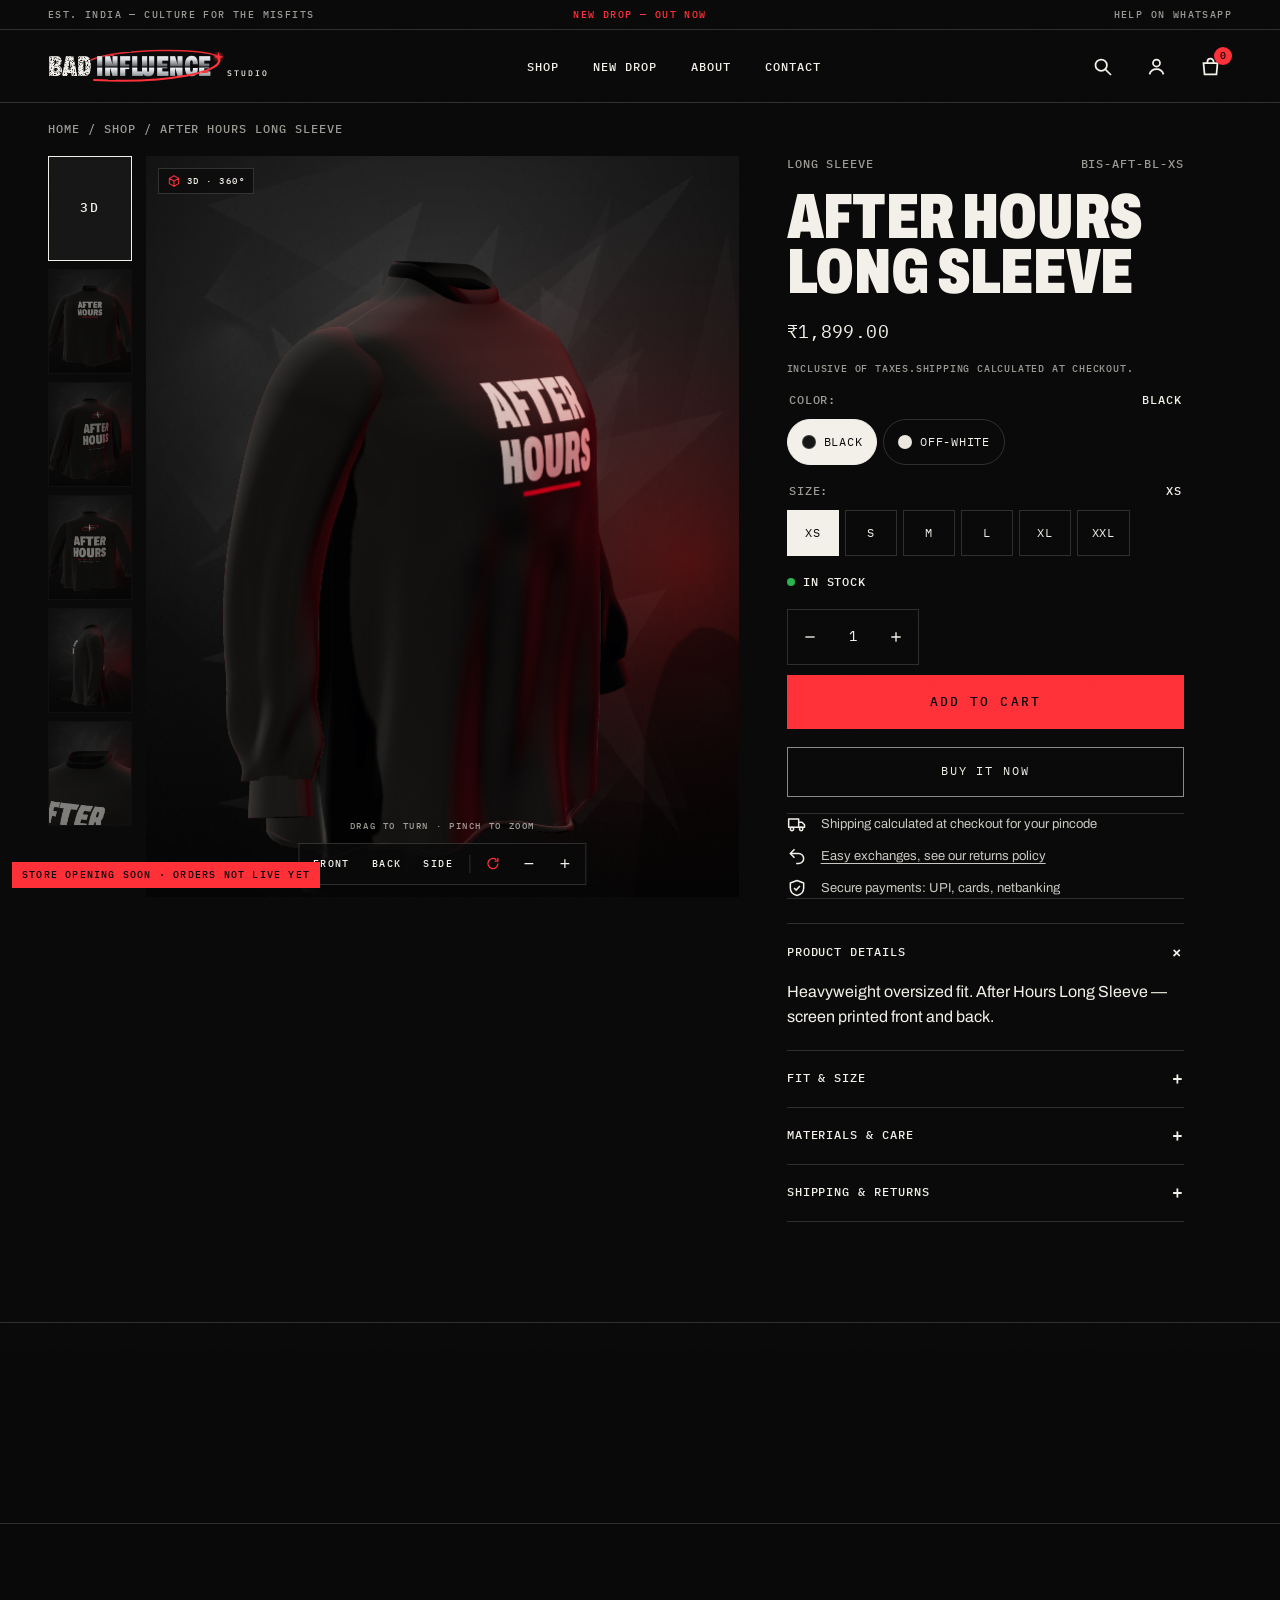
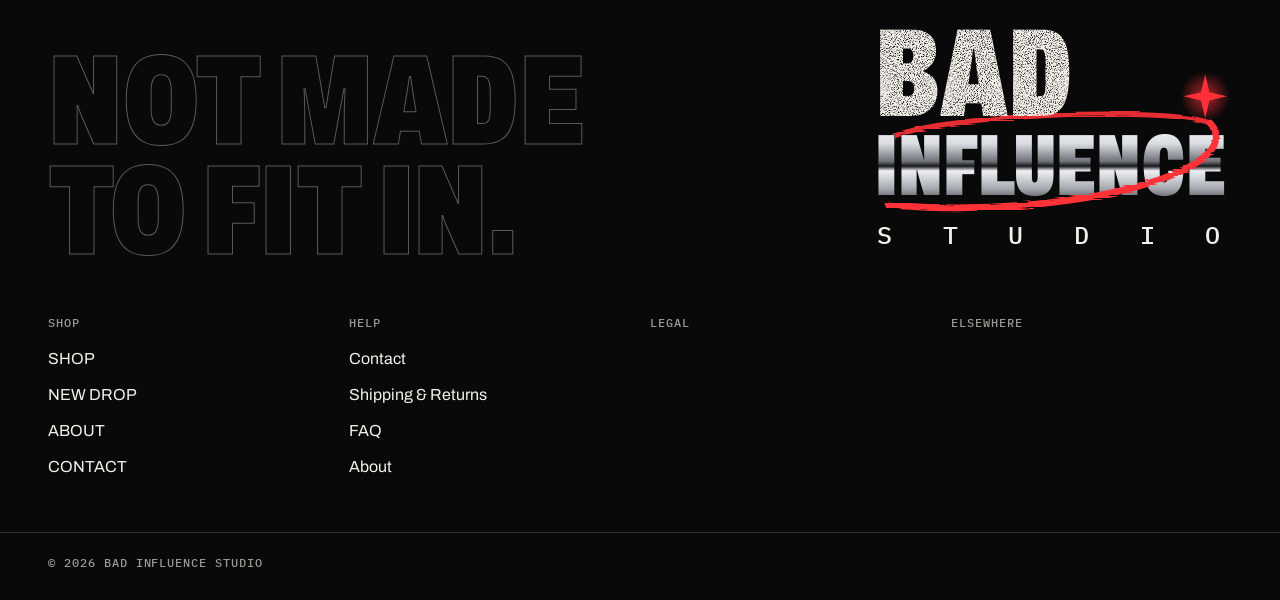
==== commit 318007ae: "Let Google index the site and show it for "Bad Influence Studio" Remove the noindex tag, fix canonic" ====
--- a/product-after-hours-long-sleeve.html
+++ b/product-after-hours-long-sleeve.html
@@ -5,16 +5,16 @@
     <meta http-equiv="X-UA-Compatible" content="IE=edge">
     <meta name="viewport" content="width=device-width,initial-scale=1,viewport-fit=cover">
     <meta name="theme-color" content="#090909">
-    <link rel="canonical" href="/"><link rel="icon" type="image/svg+xml" href="./assets/favicon.svg"><link rel="preconnect" href="https://fonts.googleapis.com">
+    <link rel="canonical" href="https://www.badinfluencestudio.in/product-after-hours-long-sleeve.html"><link rel="icon" type="image/svg+xml" href="./assets/favicon.svg"><link rel="preconnect" href="https://fonts.googleapis.com">
     <link rel="preconnect" href="https://fonts.gstatic.com" crossorigin>
-    <link rel="stylesheet" href="https://fonts.googleapis.com/css2?family=Archivo:wdth,wght@62..125,300..900&family=IBM+Plex+Mono:wght@400;500&family=Mrs+Saint+Delafield&display=swap"><title>AFTER HOURS LONG SLEEVE — BAD INFLUENCE STUDIO</title><meta name="description" content=""><meta property="og:site_name" content="BAD INFLUENCE STUDIO">
-<meta property="og:url" content="/">
-<meta property="og:title" content="AFTER HOURS LONG SLEEVE">
+    <link rel="stylesheet" href="https://fonts.googleapis.com/css2?family=Archivo:wdth,wght@62..125,300..900&family=IBM+Plex+Mono:wght@400;500&family=Mrs+Saint+Delafield&display=swap"><title>After Hours Long Sleeve | Bad Influence Studio</title><meta name="description" content="After Hours Long Sleeve by Bad Influence Studio: heavyweight oversized long sleeve, screen printed front and back. Rs. 1,899. Chatpata streetwear for Gen Z, made in India."><meta property="og:site_name" content="Bad Influence Studio">
+<meta property="og:url" content="https://www.badinfluencestudio.in/product-after-hours-long-sleeve.html">
+<meta property="og:title" content="After Hours Long Sleeve | Bad Influence Studio">
 <meta property="og:type" content="product">
-<meta property="og:description" content="BAD INFLUENCE STUDIO"><meta property="og:price:amount" content="1,899.00">
+<meta property="og:description" content="After Hours Long Sleeve by Bad Influence Studio: heavyweight oversized long sleeve, screen printed front and back. Rs. 1,899. Chatpata streetwear for Gen Z, made in India."><meta property="og:image" content="https://www.badinfluencestudio.in/assets/print-after-hours-front-dark.png"><meta property="og:locale" content="en_IN"><meta property="og:price:amount" content="1,899.00">
   <meta property="og:price:currency" content="INR"><meta name="twitter:card" content="summary_large_image">
-<meta name="twitter:title" content="AFTER HOURS LONG SLEEVE">
-<meta name="twitter:description" content="BAD INFLUENCE STUDIO">
+<meta name="twitter:title" content="After Hours Long Sleeve | Bad Influence Studio">
+<meta name="twitter:description" content="After Hours Long Sleeve by Bad Influence Studio: heavyweight oversized long sleeve, screen printed front and back. Rs. 1,899. Chatpata streetwear for Gen Z, made in India."><meta name="twitter:image" content="https://www.badinfluencestudio.in/assets/print-after-hours-front-dark.png">
 
 
     <link rel="stylesheet" href="./assets/theme.css">
@@ -69,7 +69,7 @@
     <script type="module" src="./assets/bis-mockups.js"></script>
 
     
-  <meta name="robots" content="noindex"><script src="assets/preview-shim.js"></script></head>
+  <meta name="robots" content="index, follow, max-image-preview:large"><script src="assets/preview-shim.js"></script></head>
 
   <body class="template-product scheme-ink">
     <a class="skip-link" href="#MainContent">Skip to content</a>
--- a/assets/theme.css
+++ b/assets/theme.css
@@ -1433,12 +1433,12 @@
 @media (max-width: 749px) { .tee3d__controls { left: 12px; transform: none; } .tee3d__hint { left: 12px; transform: none; } }
 
 /* ---------- Live view counter (footer) ---------- */
-.viewcount { display: flex; flex-wrap: wrap; align-items: center; gap: 10px 18px; max-width: 1640px; margin: 0 auto; padding: 22px var(--gutter); border-top: 1px solid var(--line); }
+.viewcount { display: flex; flex-wrap: wrap; align-items: center; gap: 8px 14px; max-width: 1640px; margin: 0 auto; padding: 16px var(--gutter); border-top: 1px solid var(--line); }
 .viewcount[hidden] { display: none; }
 .viewcount__live { display: inline-flex; align-items: center; gap: 7px; padding: 4px 8px 3px; border: 1px solid var(--acid); color: var(--acid); font-family: var(--font-mono); font-size: 11px; letter-spacing: .12em; text-transform: uppercase; }
 .viewcount__live i { width: 8px; height: 8px; border-radius: 50%; background: var(--acid); box-shadow: 0 0 0 0 rgba(var(--acid-rgb), .7); animation: vc-pulse 1.6s infinite; }
-.viewcount__num { font-family: var(--font-display); font-weight: 900; font-stretch: 62%; font-size: clamp(40px, 9vw, 72px); line-height: .9; letter-spacing: .01em; color: var(--paper); font-variant-numeric: tabular-nums; text-shadow: 3px 3px 0 var(--acid); }
-.viewcount__text { display: grid; gap: 4px; font-family: var(--font-mono); font-size: 12px; text-transform: uppercase; letter-spacing: .06em; color: var(--muted); }
+.viewcount__num { font-family: var(--font-display); font-weight: 900; font-stretch: 62%; font-size: clamp(30px, 6.5vw, 52px); line-height: .9; letter-spacing: .01em; color: var(--paper); font-variant-numeric: tabular-nums; text-shadow: 2px 2px 0 var(--acid); }
+.viewcount__text { display: grid; gap: 4px; font-family: var(--font-mono); font-size: 11px; text-transform: uppercase; letter-spacing: .06em; color: var(--muted); }
 .viewcount__text b { color: var(--fg); font-weight: 500; }
 .viewcount.is-bump .viewcount__num { animation: vc-bump .45s var(--ease-out); }
 @keyframes vc-pulse { 0% { box-shadow: 0 0 0 0 rgba(var(--acid-rgb), .7); } 70% { box-shadow: 0 0 0 8px rgba(var(--acid-rgb), 0); } 100% { box-shadow: 0 0 0 0 rgba(var(--acid-rgb), 0); } }
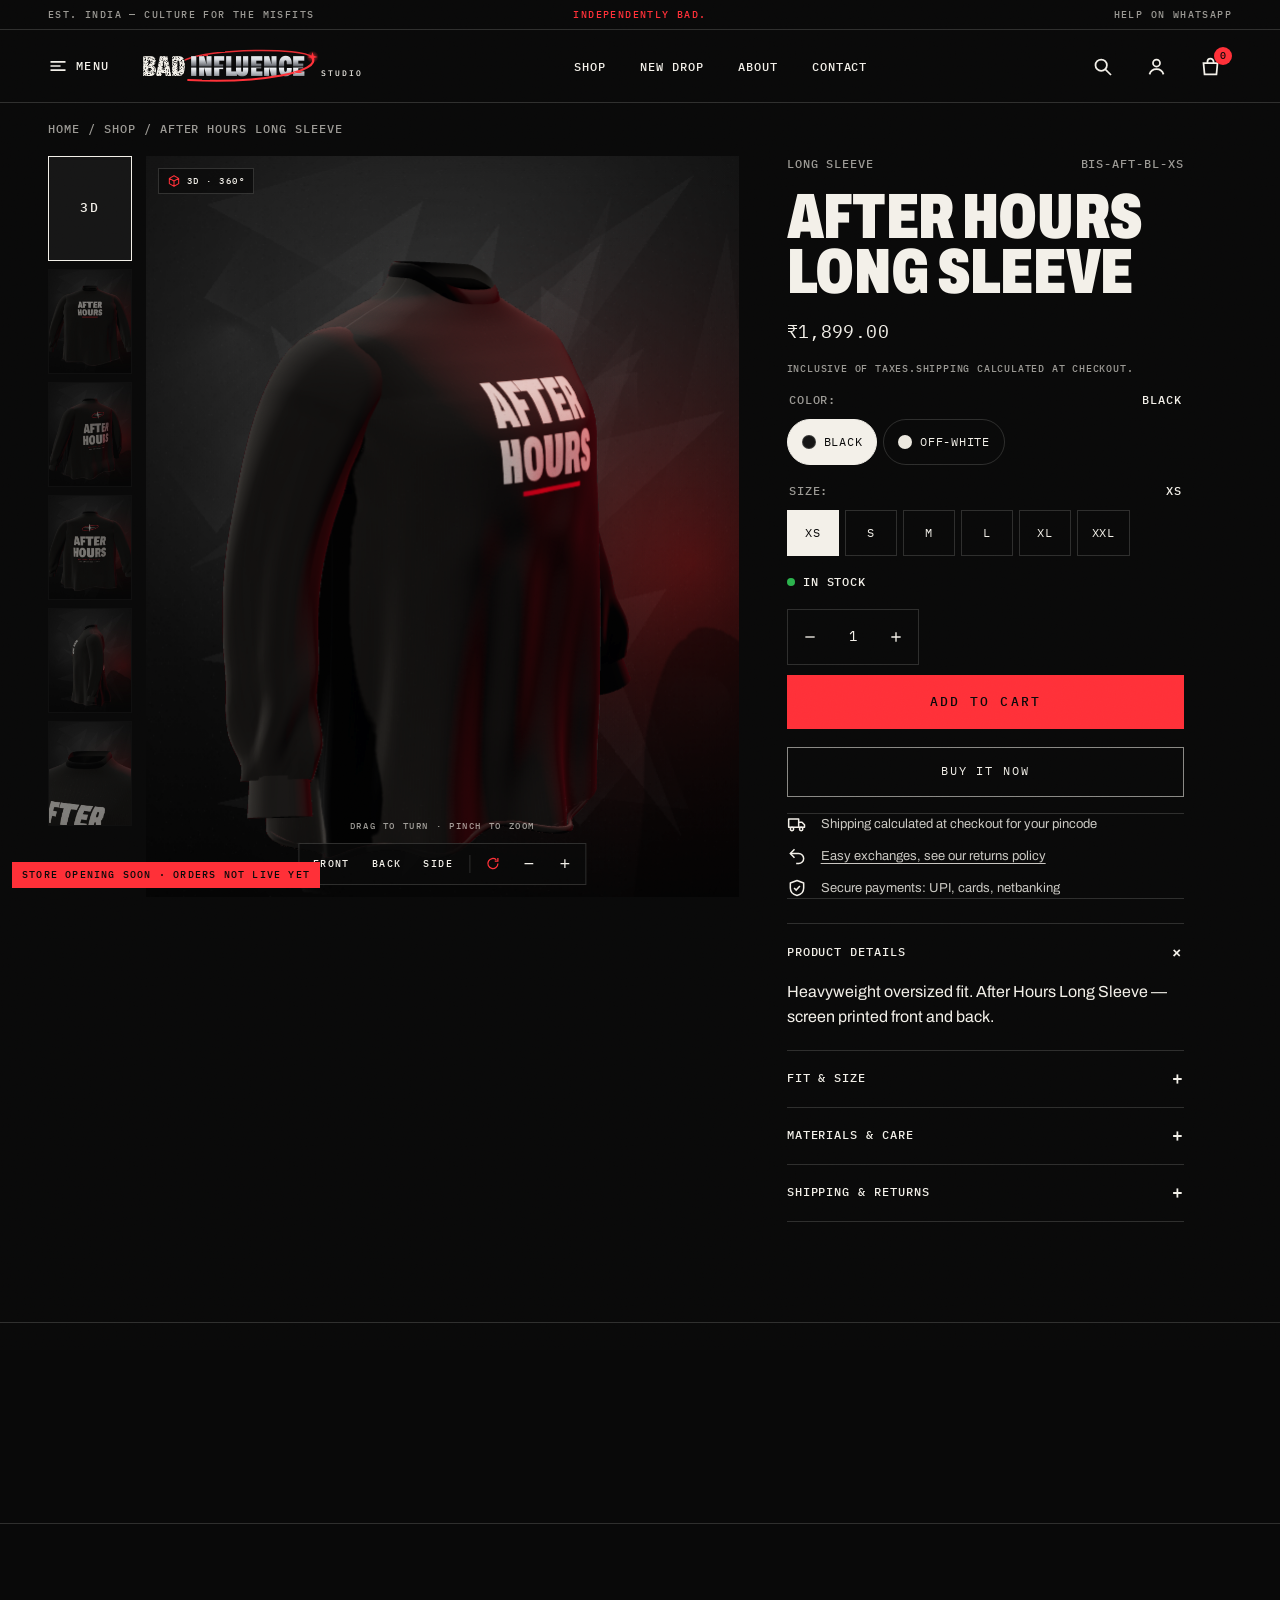
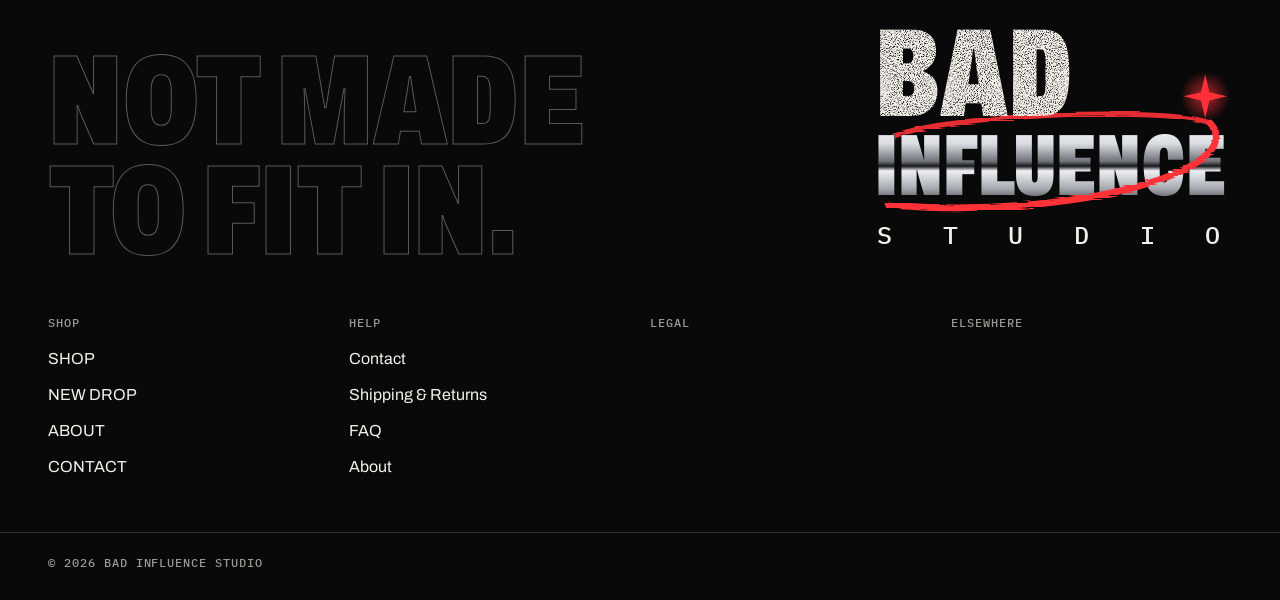
==== commit 1c66ec2e: "Replace menu with 3D thorn chain menu Co-Authored-By: Claude Opus 5.5 <noreply@anthropic.com>" ====
--- a/product-after-hours-long-sleeve.html
+++ b/product-after-hours-long-sleeve.html
@@ -132,7 +132,7 @@
   </div>
 </header>
 
-<dialog class="menu-drawer scheme-ink" id="MenuDrawer" aria-label="Menu" data-menu-drawer>
+<dialog class="menu-drawer menu-drawer--spine scheme-ink" id="MenuDrawer" aria-label="Menu" data-menu-drawer>
   <div class="menu-drawer__top">
     <svg class="logo logo--svg logo--horizontal" viewBox="0 0 610 96" role="img" aria-label="BAD INFLUENCE STUDIO">
       <title>BAD INFLUENCE STUDIO</title>
@@ -164,19 +164,14 @@
     <button type="button" class="icon-btn" data-dialog-close aria-label="Close menu"><svg class="icon" viewBox="0 0 24 24" aria-hidden="true" focusable="false"><path d="m5 5 14 14M19 5 5 19" stroke="currentColor" stroke-width="2"/></svg></button>
   </div>
   <nav aria-label="Mobile">
-    <ol class="menu-drawer__list" role="list"><li>
-          <a href="/collections/all" class="menu-drawer__link">
-            <span class="menu-drawer__num mono">01</span>SHOP
-          </a></li><li>
-          <a href="/collections/new-drop" class="menu-drawer__link">
-            <span class="menu-drawer__num mono">02</span>NEW DROP
-          </a></li><li>
-          <a href="/pages/about" class="menu-drawer__link">
-            <span class="menu-drawer__num mono">03</span>ABOUT
-          </a></li><li>
-          <a href="/pages/contact" class="menu-drawer__link">
-            <span class="menu-drawer__num mono">04</span>CONTACT
-          </a></li></ol>
+    <div class="spine" data-spine>
+      <a href="/collections/all" class="spine__link" data-spine-at="1"><span class="spine__num">01</span>Shop all</a>
+      <a href="/collections/new-drop" class="spine__link" data-spine-at="3"><span class="spine__num">02</span>New drop</a>
+      <a href="/products/bad-habit-tee" class="spine__link" data-spine-at="5"><span class="spine__num">03</span>Tees</a>
+      <a href="/products/after-hours-long-sleeve" class="spine__link" data-spine-at="7"><span class="spine__num">04</span>Long<br>sleeves</a>
+      <a href="/products/no-good-influence-hoodie" class="spine__link" data-spine-at="9"><span class="spine__num">05</span>Hoodies</a>
+      <a href="/pages/about" class="spine__link" data-spine-at="11"><span class="spine__num">06</span>About</a>
+    </div>
   </nav>
   <div class="menu-drawer__foot mono"><a href="/account">Log in</a><span class="menu-drawer__tag">Not made to fit in.</span>
   </div>
@@ -417,5 +412,6 @@
 
     <div class="toast" role="status" aria-live="polite" hidden></div>
   <script src="./assets/view-counter.js" defer></script>
+<script src="./assets/spine-menu.js" defer></script>
 </body>
 </html>
--- a/assets/theme.css
+++ b/assets/theme.css
@@ -1444,3 +1444,51 @@
 @keyframes vc-pulse { 0% { box-shadow: 0 0 0 0 rgba(var(--acid-rgb), .7); } 70% { box-shadow: 0 0 0 8px rgba(var(--acid-rgb), 0); } 100% { box-shadow: 0 0 0 0 rgba(var(--acid-rgb), 0); } }
 @keyframes vc-bump { 0% { transform: translateY(0); } 30% { transform: translateY(-6px) rotate(-1.5deg); color: var(--acid); } 100% { transform: none; } }
 @media (prefers-reduced-motion: reduce) { .viewcount__live i, .viewcount.is-bump .viewcount__num { animation: none; } }
+
+/* ---------- Thorn menu (3D chrome thorn sculpture + stacked links) ---------- */
+.menu-drawer--spine {
+  overflow: hidden;
+  background:
+    radial-gradient(45% 50% at 50% 50%, rgba(120, 10, 18, .45), transparent 72%),
+    radial-gradient(95% 75% at 50% 50%, #140405 0%, #070303 55%, #020202 100%);
+}
+.menu-drawer--spine::after { /* film grain */
+  content: ''; position: absolute; inset: 0; pointer-events: none; opacity: .12; mix-blend-mode: overlay;
+  background-image: url("data:image/svg+xml,%3Csvg xmlns='http://www.w3.org/2000/svg' width='160' height='160'%3E%3Cfilter id='n'%3E%3CfeTurbulence type='fractalNoise' baseFrequency='.9' numOctaves='2'/%3E%3C/filter%3E%3Crect width='100%25' height='100%25' filter='url(%23n)'/%3E%3C/svg%3E");
+}
+.menu-drawer--spine .menu-drawer__top, .menu-drawer--spine .menu-drawer__foot { position: relative; z-index: 2; }
+.menu-drawer--spine nav { flex: 1; position: relative; display: flex; min-height: 0; margin: 0 calc(-1 * var(--gutter)); }
+.spine { position: relative; flex: 1; }
+.spine__canvas { position: absolute; inset: 0; width: 100%; height: 100%; display: block; }
+.spine__list { position: absolute; inset: 0; z-index: 1; pointer-events: none; }
+.spine__link {
+  position: absolute; left: 50%; top: 50%; transform: translate(-50%, -50%); pointer-events: auto; width: max-content;
+  display: flex; flex-direction: column; text-decoration: none; color: var(--paper);
+  font-family: var(--font-display); font-stretch: 62%; font-variation-settings: 'wdth' 62; font-weight: 850;
+  text-transform: uppercase; font-size: clamp(24px, 7.4vw, 48px); line-height: .9; letter-spacing: .01em;
+  text-shadow: 0 2px 0 #000, 0 0 16px rgba(0, 0, 0, 1), 0 0 34px rgba(0, 0, 0, .9);
+  transition: color .2s, letter-spacing .35s var(--ease-out);
+}
+/* left-side labels hang off the link's left edge, right-side ones off its right edge */
+.spine__link--l { transform: translate(-100%, -50%); align-items: flex-end; text-align: right; }
+.spine__link--r { transform: translate(0, -50%); align-items: flex-start; text-align: left; }
+.spine__link::after { /* chrome underline that slices in on hover */
+  content: ''; position: absolute; left: 0; bottom: -5px; height: 2px; width: 100%;
+  background: linear-gradient(90deg, var(--acid), #fff 50%, var(--acid)); transform: scaleX(0); transition: transform .35s var(--ease-out);
+}
+.spine__link:hover, .spine__link:focus-visible, .spine__link[aria-current] { color: var(--acid); letter-spacing: .05em; }
+.spine__link:hover::after, .spine__link:focus-visible::after { transform: scaleX(1); }
+.spine__num { font-family: var(--font-mono, 'IBM Plex Mono', monospace); font-size: 11px; font-weight: 500; letter-spacing: .2em; color: var(--acid); margin-bottom: 4px; text-shadow: 0 0 8px #000; }
+.menu-drawer--spine[open] .spine__canvas { animation: thornIn 1.2s var(--ease-out) both; }
+.menu-drawer--spine[open] .spine__link { animation: spineLink .7s var(--ease-out) both; animation-delay: calc(var(--n) * 90ms + 600ms); }
+@keyframes thornIn { from { opacity: 0; filter: blur(10px); } to { opacity: 1; filter: none; } }
+@keyframes spineLink { from { opacity: 0; filter: blur(8px); } to { opacity: 1; filter: none; } }
+@media (min-width: 750px) { .spine__link { font-size: clamp(36px, 3.6vw, 58px); } }
+@media (prefers-reduced-motion: reduce) {
+  .menu-drawer--spine[open] .spine__canvas, .menu-drawer--spine[open] .spine__link { animation: none; }
+}
+@media (min-width: 990px) {
+  .header__inner:has(.header__menu-btn) { grid-template-columns: auto auto 1fr auto; }
+  .header__menu-btn { display: inline-flex; }
+  .header__menu-btn::after { content: 'MENU'; font-size: 12px; letter-spacing: .12em; }
+}
